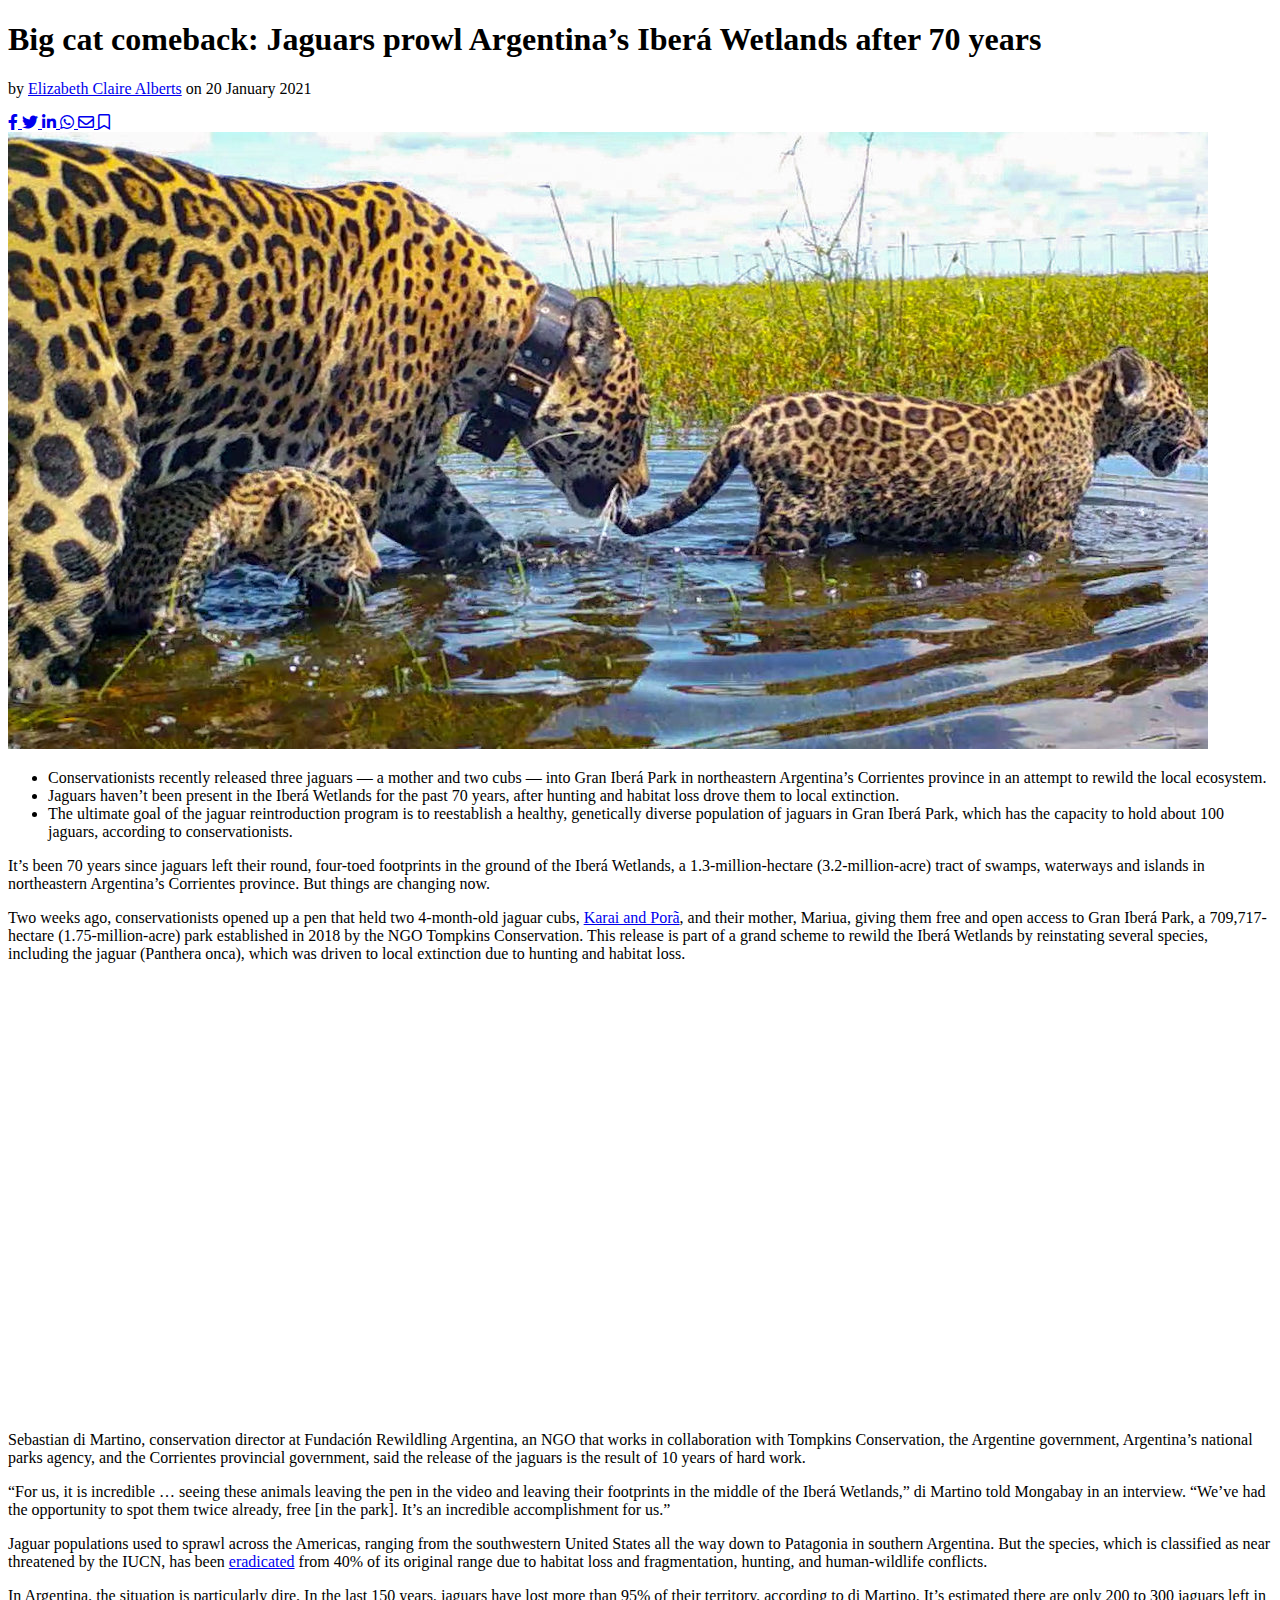
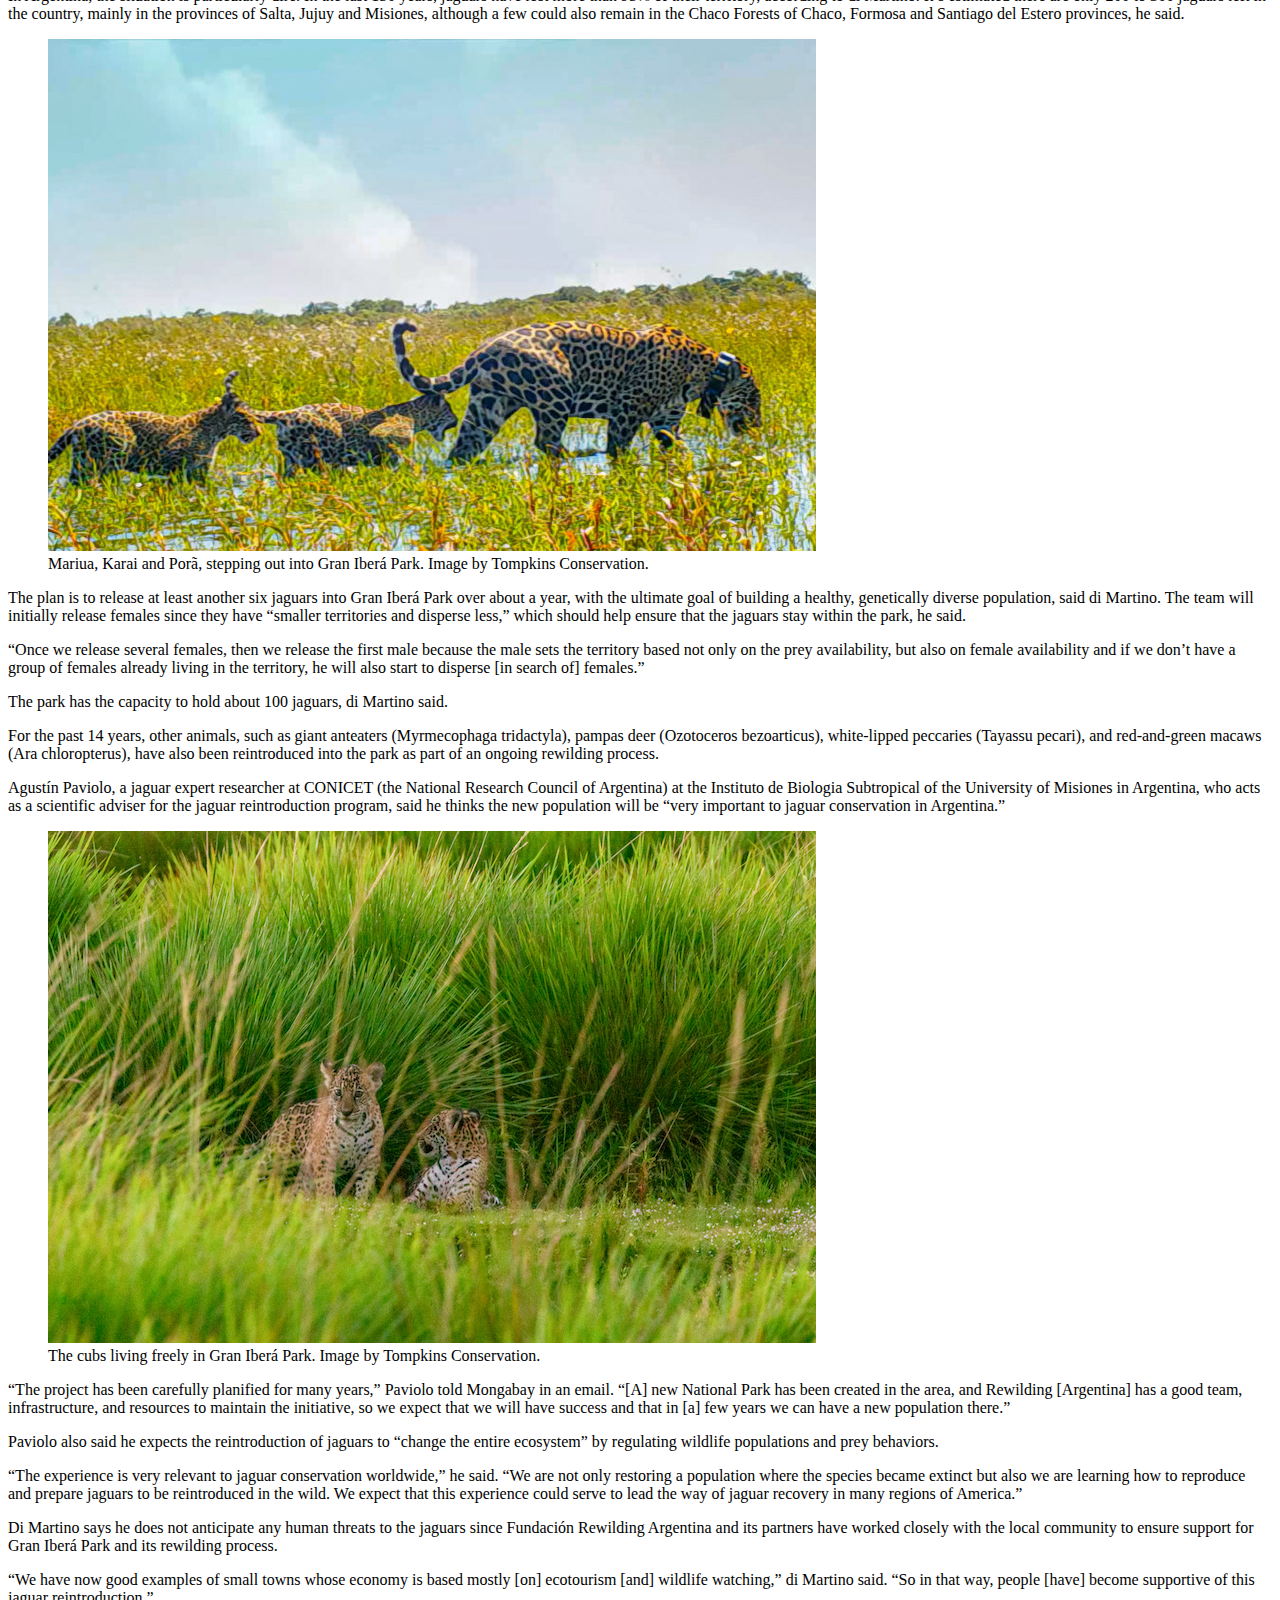
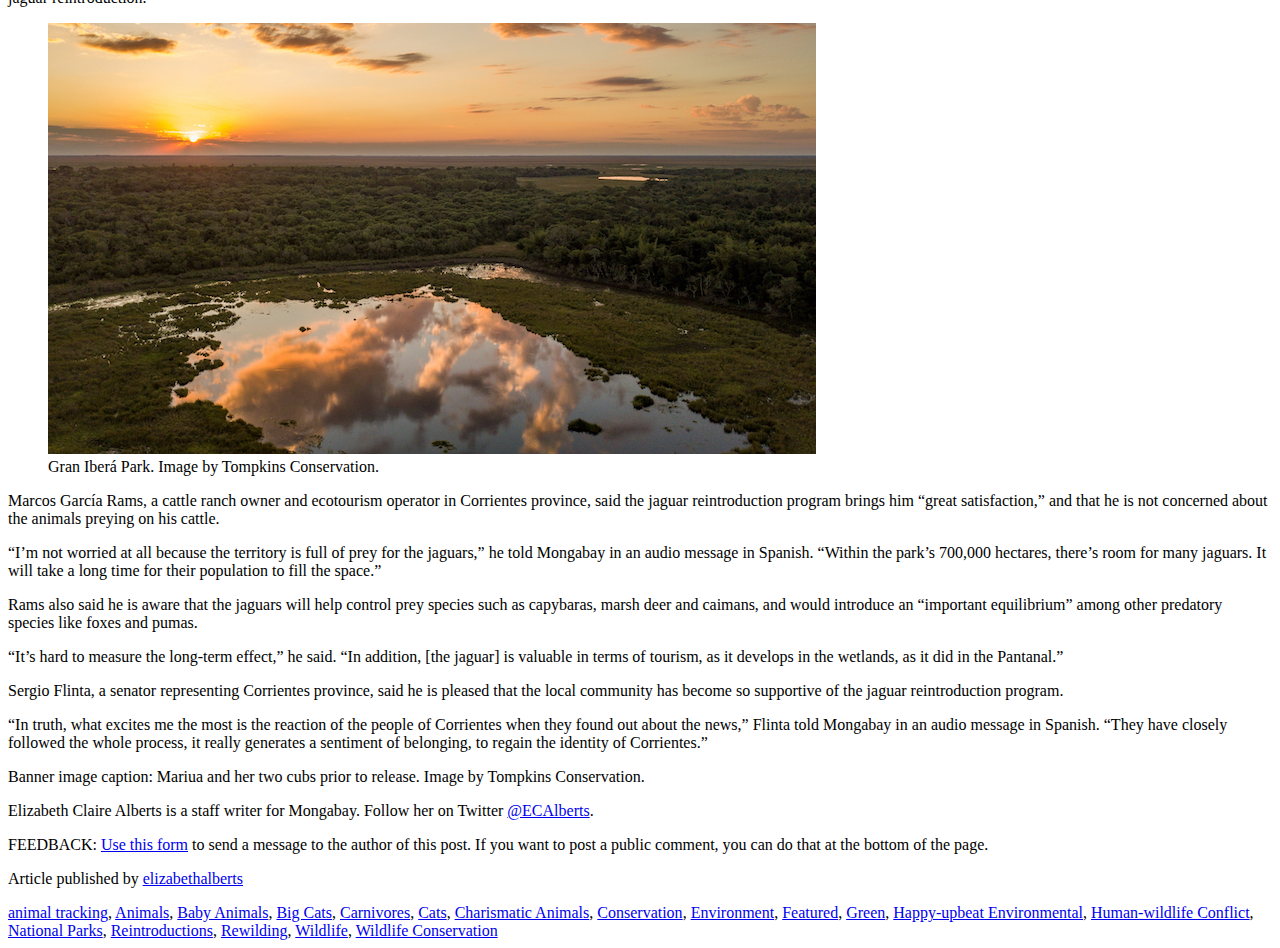
==== index6.html @ 314f25c2 "Corrected folders" ====
<!DOCTYPE html>
<html lang="en">
    <head>
        <meta charset="UTF-8">
        <meta http-equiv="X-UA-Compatible" content="IE=edge">
        <meta name="viewport" content="width=device-width, initial-scale=1.0">
        <meta name="description" content="TP06 HTML News">
        <meta name="author" content="Eugenia Rossanigo">
        <meta name="keywords" content="wetlands, jaguar, argentina">
        <title>Big cat comeback: Jaguars prowl Argentina’s Iberá Wetlands after 70 years</title>
        
        <link href="https://use.fontawesome.com/releases/v5.11.2/css/all.css" rel="stylesheet" >
    </head>
    <body>
        <article>
            <header id="article-header">
                <h1 id="principal-title">
                    Big cat comeback: Jaguars prowl Argentina’s Iberá Wetlands after 70 years
                </h1>
                <div class="about-social">
                    <p id="author">
                        by <a href="https://news.mongabay.com/by/elizabeth-claire-alberts/">Elizabeth Claire Alberts</a> on 20 January 2021
                    </p>
                    <div class="social">
                        <a href="https://www.facebook.com/sharer/sharer.php?u=https%3A%2F%2Fnews.mongabay.com%2F2021%2F01%2Fbig-cat-comeback-jaguars-prowl-argentinas-ibera-wetlands-after-70-years%2" target="_blank">
                            <i class="fab fa-facebook-f"></i>
                        </a>
                        <a href="https://twitter.com/intent/tweet?text=Big%20cat%20comeback:%20Jaguars%20prowl%20Argentina%E2%80%99s%20Iber%C3%A1%20Wetlands%20after%2070%20years&url=https%3A%2F%2Fnews.mongabay.com%2F2021%2F01%2Fbig-cat-comeback-jaguars-prowl-argentinas-ibera-wetlands-after-70-years%2F&via=Mongabay" target="_blank">
                            <i class="fab fa-twitter"></i>
                        </a>
                        <a href="https://www.linkedin.com/uas/login?session_redirect=https%3A%2F%2Fwww.linkedin.com%2FshareArticle%3Fmini%3Dtrue%26url%3Dhttps%253A%252F%252Fnews.mongabay.com%252F2021%252F01%252Fbig-cat-comeback-jaguars-prowl-argentinas-ibera-wetlands-after-70-years%252F%26title%3DBig%2520cat%2520comeback%3A%2520Jaguars%2520prowl%2520Argentina%25E2%2580%2599s%2520Iber%25C3%25A1%2520Wetlands%2520after%252070%2520years" target="_blank">
                            <i class="fab fa-linkedin-in"></i>
                        </a>
                        <a href="whatsapp://send?text=https%3A%2F%2Fnews.mongabay.com%2F2021%2F01%2Fbig-cat-comeback-jaguars-prowl-argentinas-ibera-wetlands-after-70-years%2F&title=Big%20cat%20comeback:%20Jaguars%20prowl%20Argentina’s%20Iberá%20Wetlands%20after%2070%20years" target="_blank">
                            <i class="fab fa-whatsapp"></i>
                        </a>
                        <a href="javascript:emailArticle()" target="_blank">
                            <i class="far fa-envelope"></i>
                        </a>
                        <a href="#" target="_blank">
                            <i class="far fa-bookmark"></i>
                        </a>
                    </div>
                </div>
                <img src="assets/img/Mariua-and-cubs-in-water-2-copy-1200x617.jpg" alt="principal-photo-jaguar">
            </header>
            <section id=" article-container" class="container">
                <ul class="bulletpoints">
                    <li>
                        Conservationists recently released three jaguars — a mother and two cubs — into 
                        Gran Iberá Park in northeastern Argentina’s Corrientes province in an attempt to 
                        rewild the local ecosystem.
                    </li>
                    <li>
                        Jaguars haven’t been present in the Iberá Wetlands for the past 70 years, 
                        after hunting and habitat loss drove them to local extinction.
                    </li>
                    <li>
                        The ultimate goal of the jaguar reintroduction program is to reestablish a healthy, 
                        genetically diverse population of jaguars in Gran Iberá Park, which has the capacity 
                        to hold about 100 jaguars, according to conservationists.
                    </li>
                </ul>
                <div class="article-text">
                    <p>
                        It’s been 70 years since jaguars left their round, four-toed footprints in the ground 
                        of the Iberá Wetlands, a 1.3-million-hectare (3.2-million-acre) tract of swamps, 
                        waterways and islands in northeastern Argentina’s Corrientes province. 
                        But things are changing now.
                    </p>
                    <p>
                        Two weeks ago, conservationists opened up a pen that held two 4-month-old jaguar cubs, 
                        <a href="https://es.mongabay.com/2020/12/karai-y-pora-dos-nuevos-cachorros-para-sonar-con-el-regreso-del-jaguar-al-ibera-argentina/">Karai and Porã</a>, 
                        and their mother, Mariua, giving them free and open access to Gran Iberá Park, a 709,717-hectare 
                        (1.75-million-acre) park established in 2018 by the NGO Tompkins Conservation. 
                        This release is part of a grand scheme to rewild the Iberá Wetlands by reinstating several species, 
                        including the jaguar (<span>Panthera onca</span>), which was driven to local extinction due 
                        to hunting and habitat loss.
                    </p>
                </div>
                <iframe width="796" height="432" src="https://www.youtube.com/embed/kj_Hwa-vkN0" frameborder="0" allow="accelerometer; autoplay; clipboard-write; encrypted-media; gyroscope; picture-in-picture" allowfullscreen></iframe>
                <div class="article-text">
                    <p>
                        Sebastian di Martino, conservation director at Fundación Rewildling Argentina, 
                        an NGO that works in collaboration with Tompkins Conservation, the Argentine government, 
                        Argentina’s national parks agency, and the Corrientes provincial government, 
                        said the release of the jaguars is the result of 10 years of hard work.
                    </p>
                    <p>
                        “For us, it is incredible … seeing these animals leaving the pen in the video and leaving 
                        their footprints in the middle of the Iberá Wetlands,” di Martino told Mongabay in an interview. 
                        “We’ve had the opportunity to spot them twice already, free [in the park]. 
                        It’s an incredible accomplishment for us.”
                    </p>
                    <p>
                        Jaguar populations used to sprawl across the Americas, ranging from the southwestern 
                        United States all the way down to Patagonia in southern Argentina. 
                        But the species, which is classified as near threatened by the IUCN, has been 
                        <a href="https://www.panthera.org/cat/jaguar#:~:text=Jaguars%20have%20been%20eradicated%20from%2040%25%20of%20their%20historic%20range,genetic%20integrity%20of%20the%20species.">eradicated</a> 
                        from 40% of its original range due to habitat loss and fragmentation, hunting, 
                        and human-wildlife conflicts.
                    </p>
                    <p>
                        In Argentina, the situation is particularly dire. In the last 150 years, 
                        jaguars have lost more than 95% of their territory, according to di Martino. 
                        It’s estimated there are only 200 to 300 jaguars left in the country, 
                        mainly in the provinces of Salta, Jujuy and Misiones, although a few could also remain 
                        in the Chaco Forests of Chaco, Formosa and Santiago del Estero provinces, he said.
                    </p>
                </div>
                <figure>
                    <img src="assets/img/Mariua-and-cubs-in-Iberá-768x512.jpg" alt="photo-family-jaguar">
                    <figcaption class="img-caption-text">
                        Mariua, Karai and Porã, stepping out into Gran Iberá Park. Image by Tompkins Conservation.
                    </figcaption>
                </figure>
                <div class="article-text">
                    <p>
                        The plan is to release at least another six jaguars into Gran Iberá Park over about a year, 
                        with the ultimate goal of building a healthy, genetically diverse population, said di Martino. 
                        The team will initially release females since they have “smaller territories and disperse less,” 
                        which should help ensure that the jaguars stay within the park, he said.
                    </p>
                    <p>
                        “Once we release several females, then we release the first male because the male 
                        sets the territory based not only on the prey availability, but also on female 
                        availability and if we don’t have a group of females already living in the territory, 
                        he will also start to disperse [in search of] females.”
                    </p>
                    <p>
                        The park has the capacity to hold about 100 jaguars, di Martino said.
                    </p>
                    <p>
                        For the past 14 years, other animals, such as giant anteaters (<span>Myrmecophaga tridactyla</span>), 
                        pampas deer (<span>Ozotoceros bezoarticus</span>), white-lipped peccaries (<span>Tayassu pecari</span>), 
                        and red-and-green macaws (<span>Ara chloropterus</span>), have also been reintroduced into the park 
                        as part of an ongoing rewilding process.
                    </p>
                    <p>
                        Agustín Paviolo, a jaguar expert researcher at CONICET (the National Research Council of Argentina) 
                        at the Instituto de Biologia Subtropical of the University of Misiones in Argentina, 
                        who acts as a scientific adviser for the jaguar reintroduction program, 
                        said he thinks the new population will be “very important to jaguar conservation in Argentina.”
                    </p>
                </div>
                <figure>
                    <img src="assets/img/Jaguar-Cubs_-Iberá-2.jpg" alt="photo-jaguar-cubs">
                    <figcaption class="img-caption-text">
                        The cubs living freely in Gran Iberá Park. Image by Tompkins Conservation.
                    </figcaption>
                </figure>
                <div class="article-text">
                    <p>
                        “The project has been carefully planified for many years,” Paviolo told Mongabay in an email. 
                        “[A] new National Park has been created in the area, and Rewilding [Argentina] has a good team, 
                        infrastructure, and resources to maintain the initiative, so we expect that we will have success 
                        and that in [a] few years we can have a new population there.”
                    </p>
                    <p>
                        Paviolo also said he expects the reintroduction of jaguars to “change the entire ecosystem” 
                        by regulating wildlife populations and prey behaviors.
                    </p>
                    <p>
                        “The experience is very relevant to jaguar conservation worldwide,” he said. 
                        “We are not only restoring a population where the species became extinct but also 
                        we are learning how to reproduce and prepare jaguars to be reintroduced in the wild. 
                        We expect that this experience could serve to lead the way of jaguar recovery 
                        in many regions of America.”
                    </p>
                    <p>
                        Di Martino says he does not anticipate any human threats to the jaguars since 
                        Fundación Rewilding Argentina and its partners have worked closely with the local community 
                        to ensure support for Gran Iberá Park and its rewilding process.
                    </p>
                    <p>
                        “We have now good examples of small towns whose economy is based mostly [on] ecotourism 
                        [and] wildlife watching,” di Martino said. 
                        “So in that way, people [have] become supportive of this jaguar reintroduction.”
                    </p>
                </div>
                <figure>
                    <img src="assets/img/Parque-Ibera-Matias-Rebak00064.jpg" alt="photo-parque-ibera">
                    <figcaption class="img-caption-text">
                        Gran Iberá Park. Image by Tompkins Conservation.
                    </figcaption>
                </figure>
                <div class="article-text"></div>
                    <p>
                        Marcos García Rams, a cattle ranch owner and ecotourism operator in Corrientes province, 
                        said the jaguar reintroduction program brings him “great satisfaction,” 
                        and that he is not concerned about the animals preying on his cattle.
                    </p>
                    <p>
                        “I’m not worried at all because the territory is full of prey for the jaguars,” 
                        he told Mongabay in an audio message in Spanish. “Within the park’s 700,000 hectares, 
                        there’s room for many jaguars. It will take a long time for their population to fill the space.”
                    </p>
                    <p>
                        Rams also said he is aware that the jaguars will help control prey species such as capybaras, 
                        marsh deer and caimans, and would introduce an “important equilibrium” among other 
                        predatory species like foxes and pumas.
                    </p>
                    <p>
                        “It’s hard to measure the long-term effect,” he said. “In addition, [the jaguar] 
                        is valuable in terms of tourism, as it develops in the wetlands, as it did in the Pantanal.”
                    </p>
                    <p>
                        Sergio Flinta, a senator representing Corrientes province, said he is pleased that 
                        the local community has become so supportive of the jaguar reintroduction program.
                    </p>
                    <p>
                        “In truth, what excites me the most is the reaction of the people of Corrientes 
                        when they found out about the news,” Flinta told Mongabay in an audio message in Spanish. 
                        “They have closely followed the whole process, it really generates a sentiment of belonging, 
                        to regain the identity of Corrientes.”
                    </p>
                </div>
                <div class="credits">
                    <p>
                        <span>Banner image caption:</span> 
                        Mariua and her two cubs prior to release. Image by Tompkins Conservation.
                    </p>
                    <p>
                        <span>Elizabeth Claire Alberts</span> 
                        is a staff writer for Mongabay. 
                        Follow her on Twitter <a href="https://twitter.com/ecalberts">@ECAlberts</a>.
                    </p>
                    <p>
                        FEEDBACK: <a href="https://form.jotform.com/201143985069156">Use this form</a> 
                        to send a message to the author of this post. If you want to post a public comment, 
                        you can do that at the bottom of the page.
                    </p>
                </div>
            </section>
            <footer class="article-footer">
                <div>
                    <p class="footer-text">
                        Article published by <a href="https://news.mongabay.com/author/elizabethalberts/">elizabethalberts</a>
                    </p>
                    <div class="tags">
                        <a href="https://news.mongabay.com/list/animal-tracking/">animal tracking</a>,
                        <a href="https://news.mongabay.com/list/animals/">Animals</a>,
                        <a href="https://news.mongabay.com/list/baby-animals/">Baby Animals</a>,
                        <a href="https://news.mongabay.com/list/big-cats/">Big Cats</a>,
                        <a href="https://news.mongabay.com/list/carnivores/">Carnivores</a>,
                        <a href="https://news.mongabay.com/list/cats/">Cats</a>,
                        <a href="https://news.mongabay.com/list/charismatic-animals/">Charismatic Animals</a>,
                        <a href="https://news.mongabay.com/list/conservation/">Conservation</a>,
                        <a href="https://news.mongabay.com/list/environment/">Environment</a>,
                        <a href="https://news.mongabay.com/list/featured/">Featured</a>,
                        <a href="https://news.mongabay.com/list/green/">Green</a>,
                        <a href="https://news.mongabay.com/list/happy-upbeat-environmental/">Happy-upbeat Environmental</a>,
                        <a href="https://news.mongabay.com/list/human-wildlife-conflict/">Human-wildlife Conflict</a>,
                        <a href="https://news.mongabay.com/list/national-parks/">National Parks</a>,
                        <a href="https://news.mongabay.com/list/reintroductions/">Reintroductions</a>,
                        <a href="https://news.mongabay.com/list/rewilding/">Rewilding</a>,
                        <a href="https://news.mongabay.com/list/wildlife/">Wildlife</a>,
                        <a href="https://news.mongabay.com/list/wildlife-conservation/">Wildlife Conservation</a>
                    </div>
                </div>
            </footer>
        </article>
    </body>
</html>
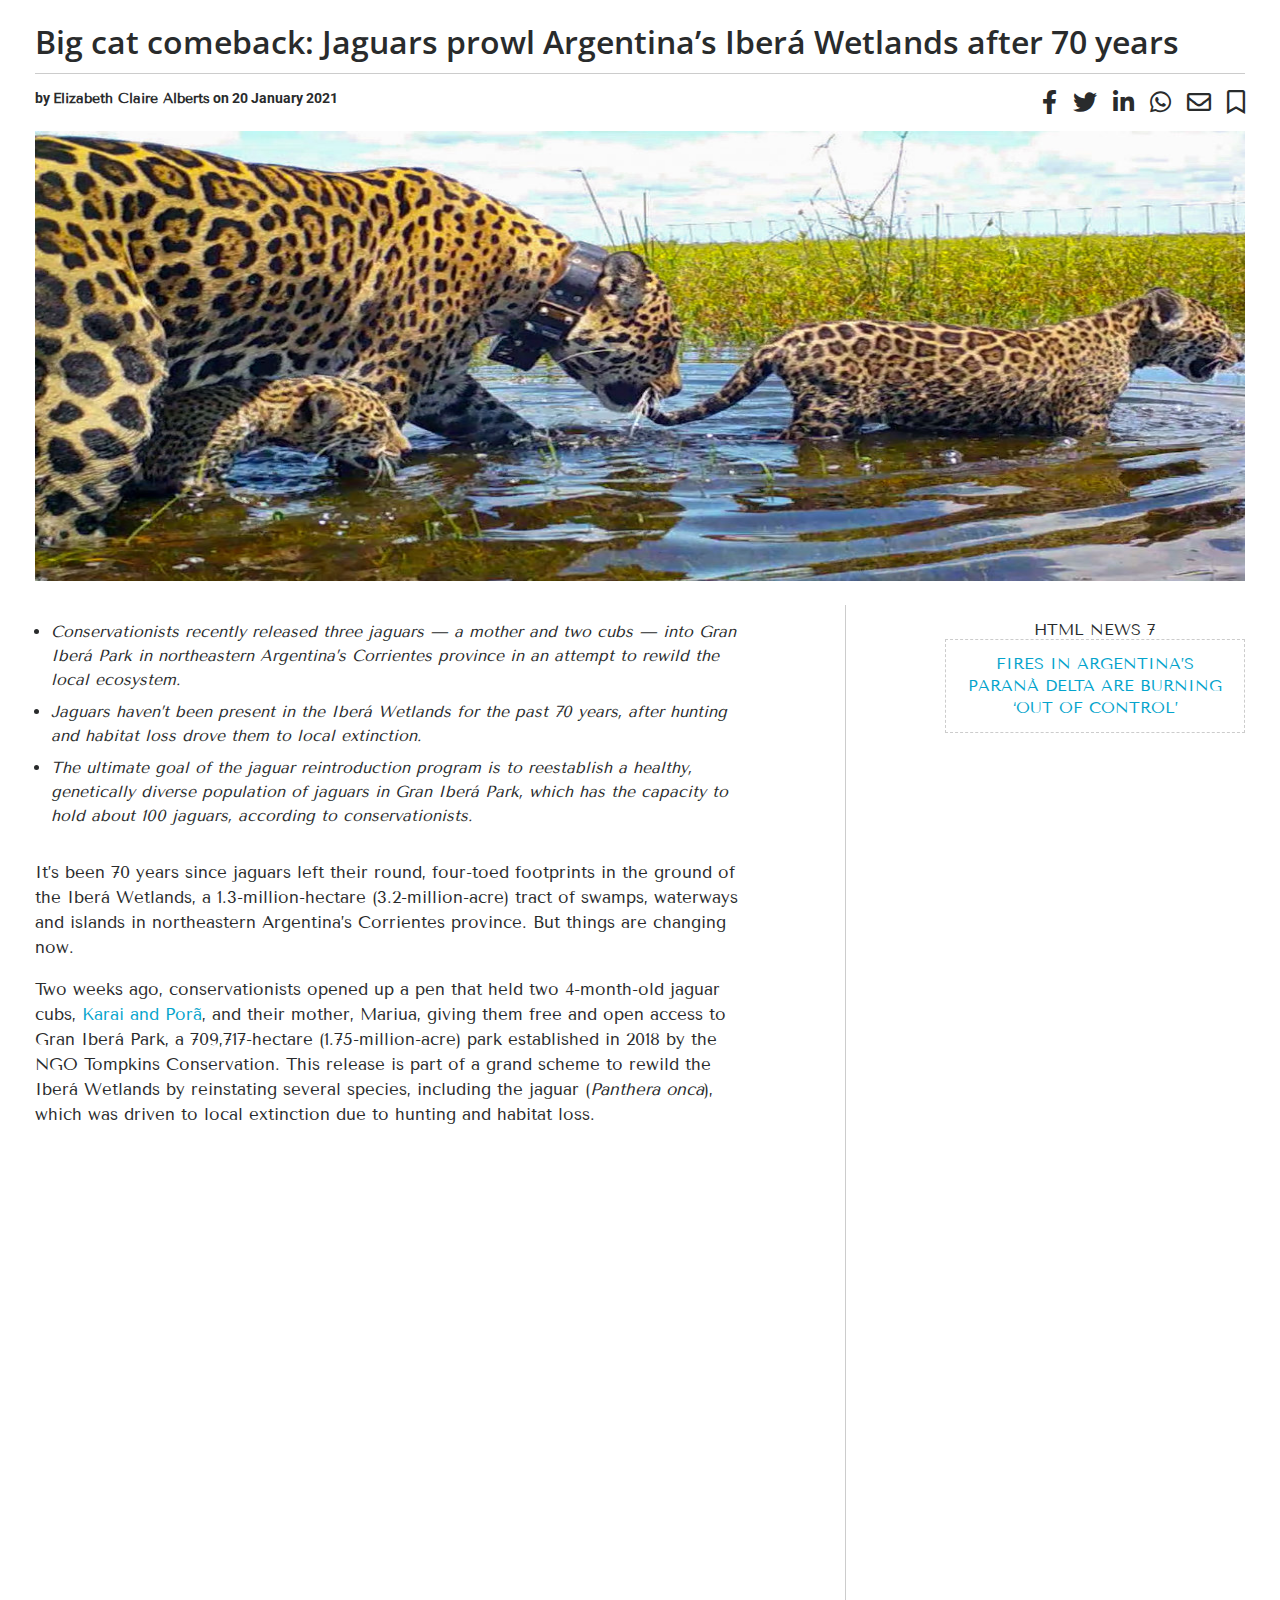
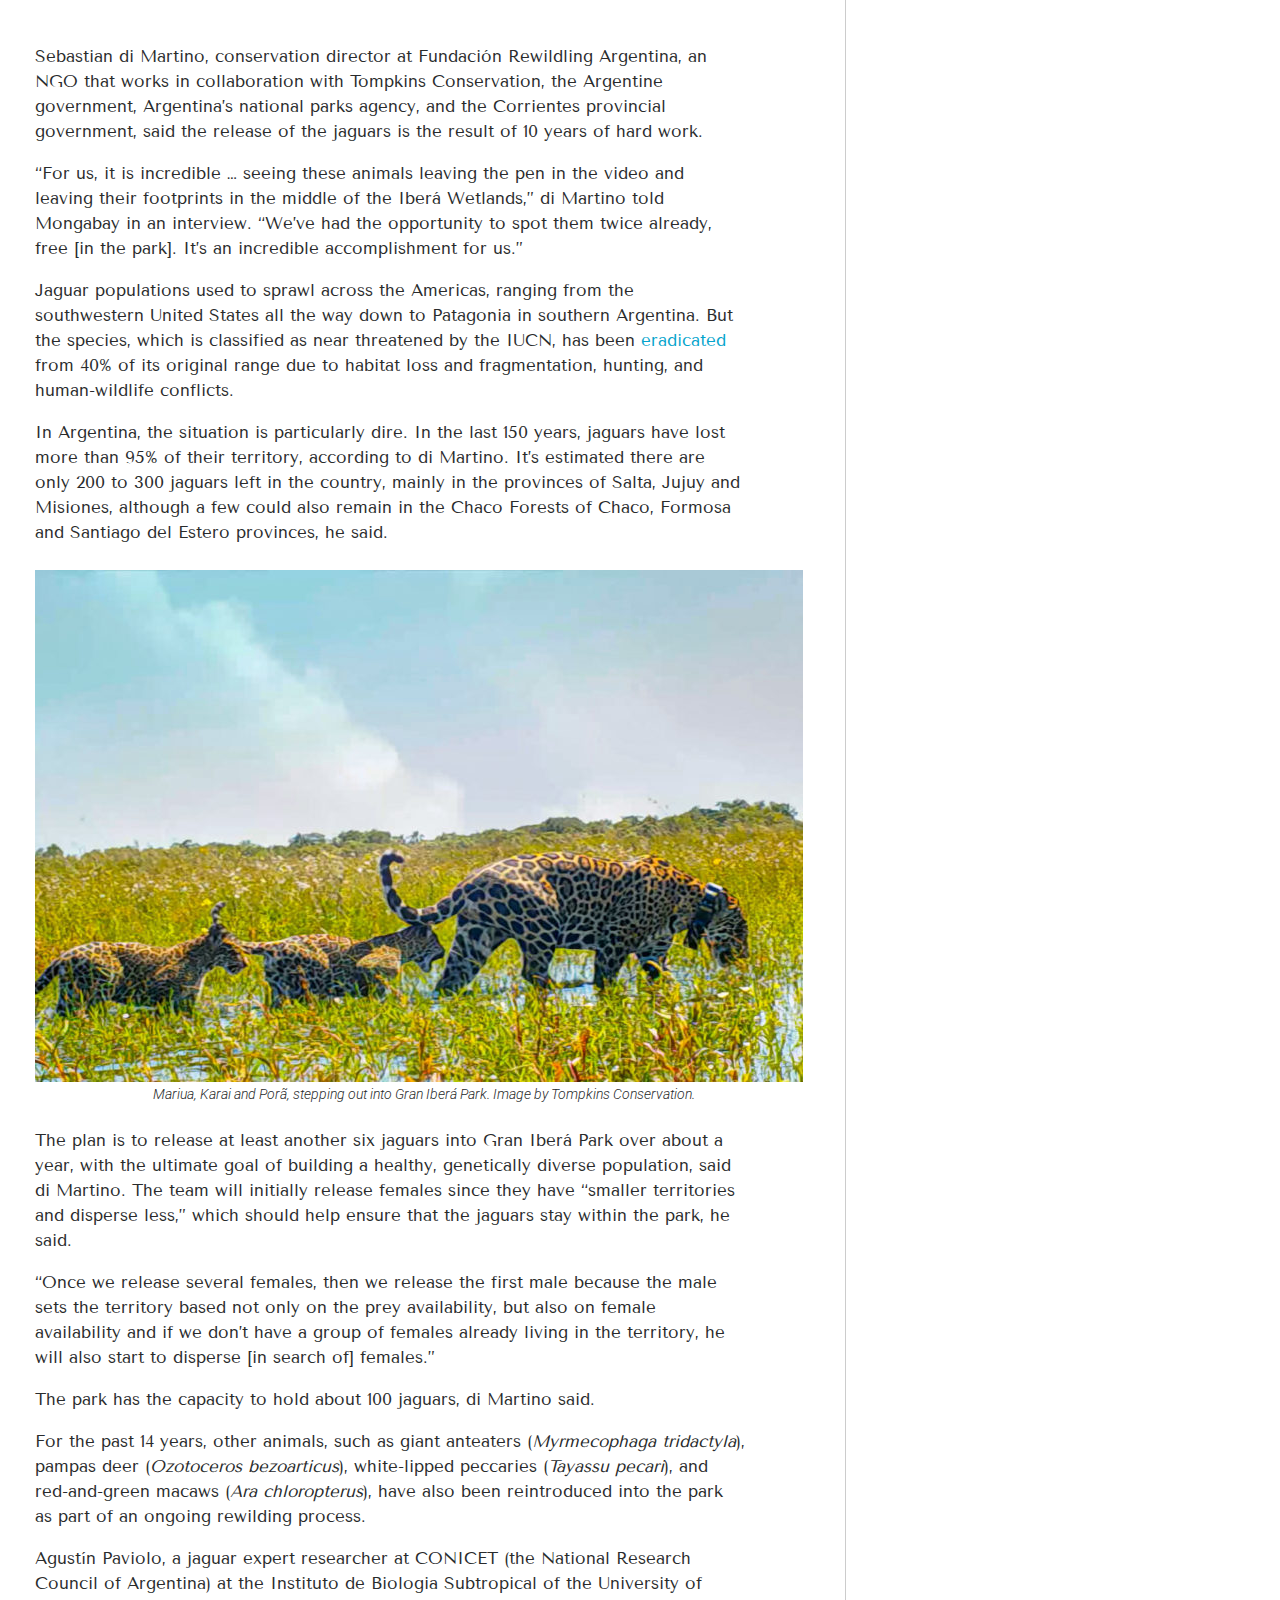
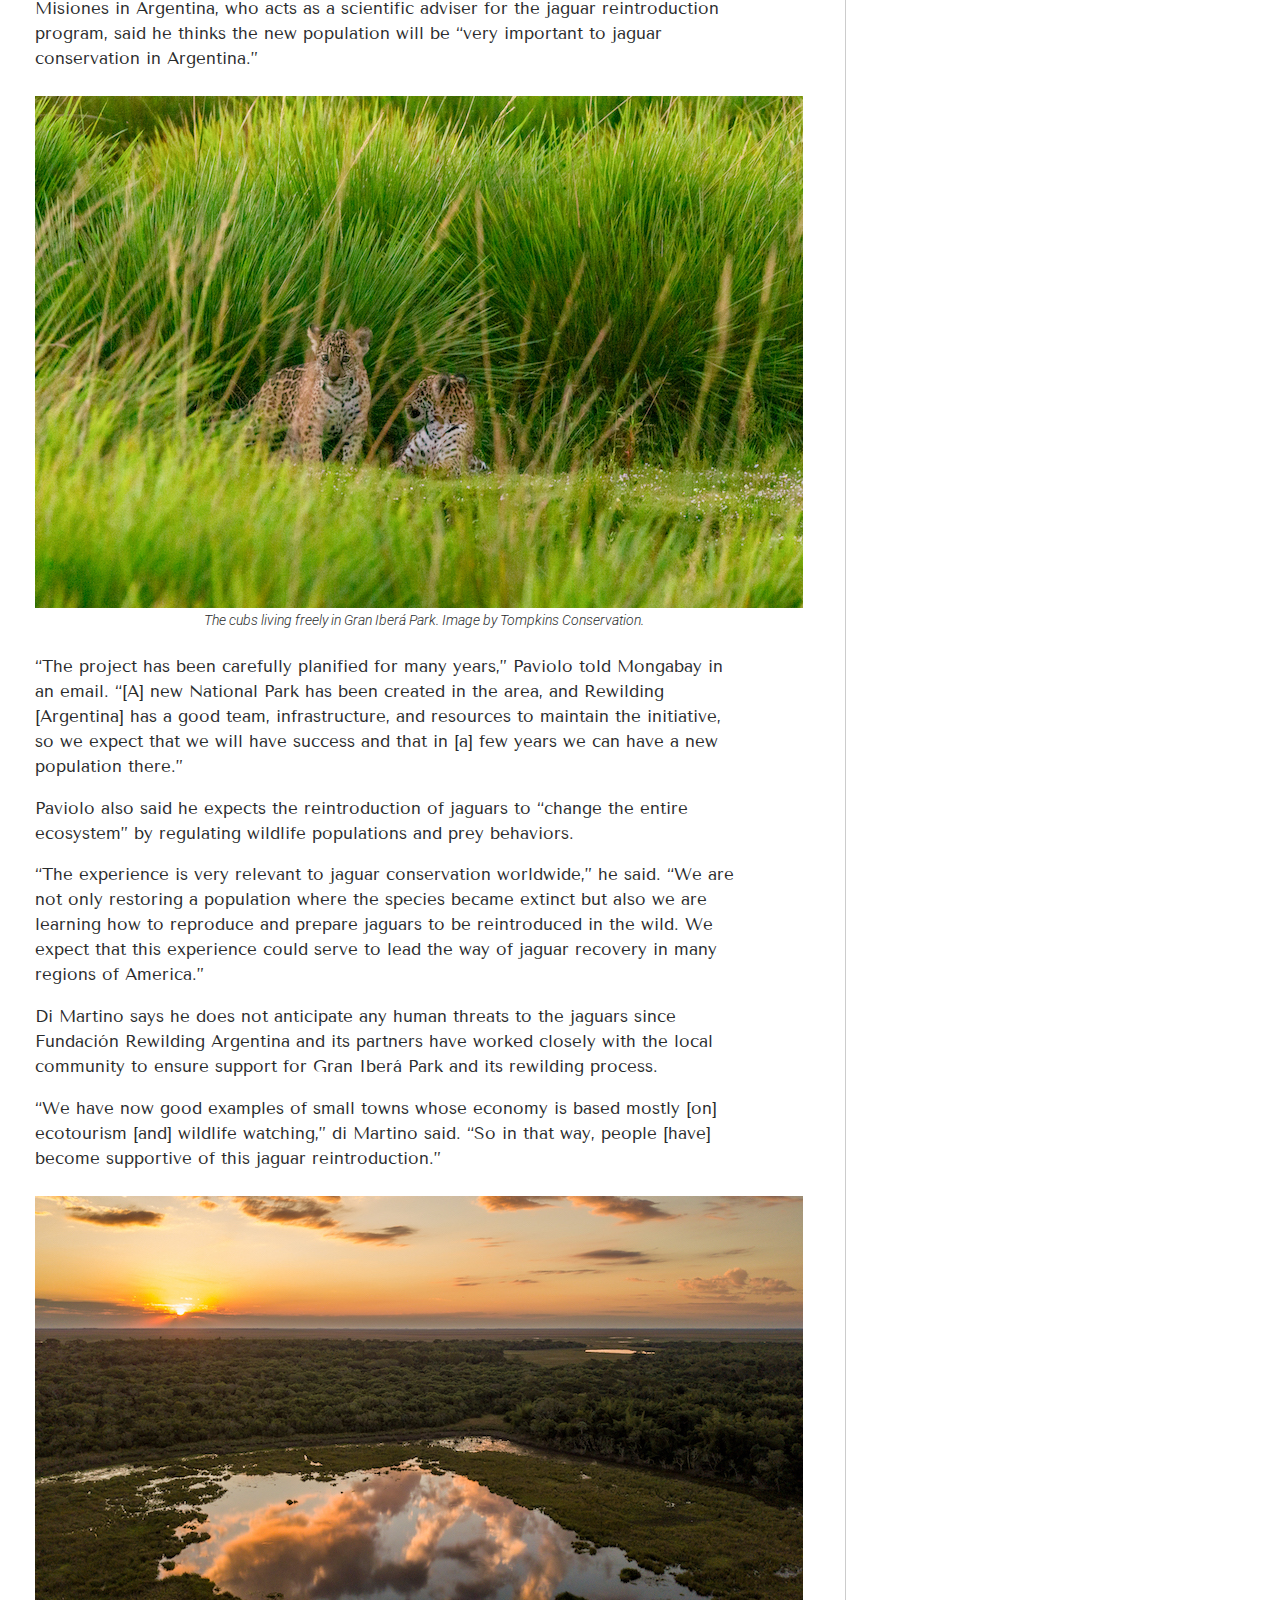
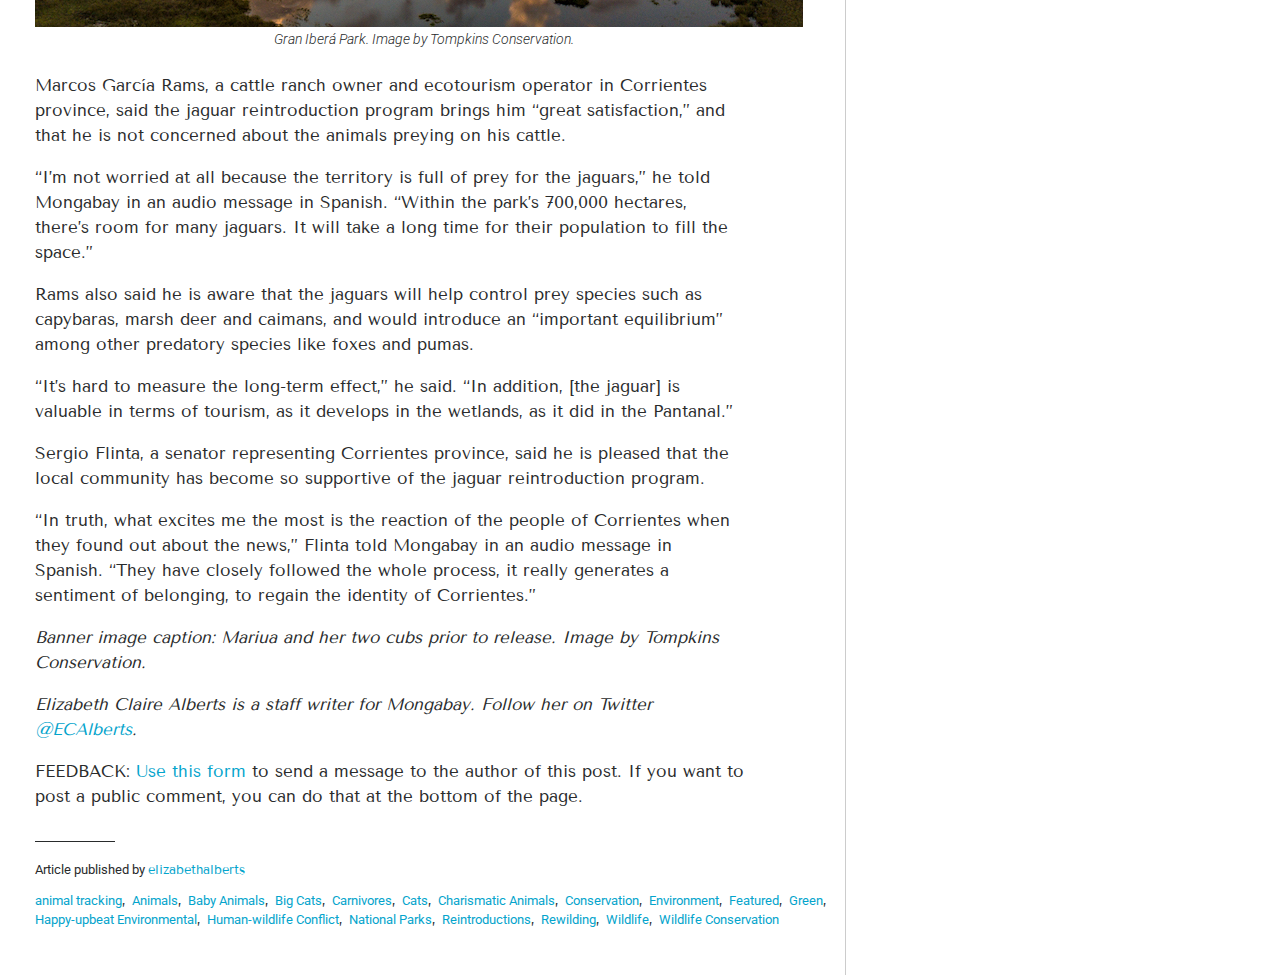
==== commit 27176d90: "Added corrections in fonts and margins" ====
--- a/index6.html
+++ b/index6.html
@@ -8,19 +8,22 @@
         <meta name="author" content="Eugenia Rossanigo">
         <meta name="keywords" content="wetlands, jaguar, argentina">
         <title>Big cat comeback: Jaguars prowl Argentina’s Iberá Wetlands after 70 years</title>
-        
+        <link href="https://fonts.googleapis.com/css2?family=Open+Sans&family=Roboto&family=Tenor+Sans&display=swap" rel="stylesheet">
         <link href="https://use.fontawesome.com/releases/v5.11.2/css/all.css" rel="stylesheet" >
+        <link rel="stylesheet" type="text/css" href="assets/styles.css">
     </head>
     <body>
-        <article>
+        <div class="container">
             <header id="article-header">
                 <h1 id="principal-title">
                     Big cat comeback: Jaguars prowl Argentina’s Iberá Wetlands after 70 years
                 </h1>
                 <div class="about-social">
-                    <p id="author">
-                        by <a href="https://news.mongabay.com/by/elizabeth-claire-alberts/">Elizabeth Claire Alberts</a> on 20 January 2021
-                    </p>
+                    <div class="author">
+                        <p>
+                            by <a href="https://news.mongabay.com/by/elizabeth-claire-alberts/">Elizabeth Claire Alberts</a> on 20 January 2021
+                        </p>
+                    </div>
                     <div class="social">
                         <a href="https://www.facebook.com/sharer/sharer.php?u=https%3A%2F%2Fnews.mongabay.com%2F2021%2F01%2Fbig-cat-comeback-jaguars-prowl-argentinas-ibera-wetlands-after-70-years%2" target="_blank">
                             <i class="fab fa-facebook-f"></i>
@@ -42,223 +45,245 @@
                         </a>
                     </div>
                 </div>
-                <img src="assets/img/Mariua-and-cubs-in-water-2-copy-1200x617.jpg" alt="principal-photo-jaguar">
+                <div class="principal-image">
+                    <img src="assets/img/Mariua-and-cubs-in-water-2-copy-1200x617.jpg" alt="principal-photo-jaguar">
+                </div>
             </header>
-            <section id=" article-container" class="container">
-                <ul class="bulletpoints">
-                    <li>
-                        Conservationists recently released three jaguars — a mother and two cubs — into 
-                        Gran Iberá Park in northeastern Argentina’s Corrientes province in an attempt to 
-                        rewild the local ecosystem.
-                    </li>
-                    <li>
-                        Jaguars haven’t been present in the Iberá Wetlands for the past 70 years, 
-                        after hunting and habitat loss drove them to local extinction.
-                    </li>
-                    <li>
-                        The ultimate goal of the jaguar reintroduction program is to reestablish a healthy, 
-                        genetically diverse population of jaguars in Gran Iberá Park, which has the capacity 
-                        to hold about 100 jaguars, according to conservationists.
-                    </li>
-                </ul>
-                <div class="article-text">
-                    <p>
-                        It’s been 70 years since jaguars left their round, four-toed footprints in the ground 
-                        of the Iberá Wetlands, a 1.3-million-hectare (3.2-million-acre) tract of swamps, 
-                        waterways and islands in northeastern Argentina’s Corrientes province. 
-                        But things are changing now.
-                    </p>
-                    <p>
-                        Two weeks ago, conservationists opened up a pen that held two 4-month-old jaguar cubs, 
-                        <a href="https://es.mongabay.com/2020/12/karai-y-pora-dos-nuevos-cachorros-para-sonar-con-el-regreso-del-jaguar-al-ibera-argentina/">Karai and Porã</a>, 
-                        and their mother, Mariua, giving them free and open access to Gran Iberá Park, a 709,717-hectare 
-                        (1.75-million-acre) park established in 2018 by the NGO Tompkins Conservation. 
-                        This release is part of a grand scheme to rewild the Iberá Wetlands by reinstating several species, 
-                        including the jaguar (<span>Panthera onca</span>), which was driven to local extinction due 
-                        to hunting and habitat loss.
-                    </p>
-                </div>
-                <iframe width="796" height="432" src="https://www.youtube.com/embed/kj_Hwa-vkN0" frameborder="0" allow="accelerometer; autoplay; clipboard-write; encrypted-media; gyroscope; picture-in-picture" allowfullscreen></iframe>
-                <div class="article-text">
-                    <p>
-                        Sebastian di Martino, conservation director at Fundación Rewildling Argentina, 
-                        an NGO that works in collaboration with Tompkins Conservation, the Argentine government, 
-                        Argentina’s national parks agency, and the Corrientes provincial government, 
-                        said the release of the jaguars is the result of 10 years of hard work.
-                    </p>
-                    <p>
-                        “For us, it is incredible … seeing these animals leaving the pen in the video and leaving 
-                        their footprints in the middle of the Iberá Wetlands,” di Martino told Mongabay in an interview. 
-                        “We’ve had the opportunity to spot them twice already, free [in the park]. 
-                        It’s an incredible accomplishment for us.”
-                    </p>
-                    <p>
-                        Jaguar populations used to sprawl across the Americas, ranging from the southwestern 
-                        United States all the way down to Patagonia in southern Argentina. 
-                        But the species, which is classified as near threatened by the IUCN, has been 
-                        <a href="https://www.panthera.org/cat/jaguar#:~:text=Jaguars%20have%20been%20eradicated%20from%2040%25%20of%20their%20historic%20range,genetic%20integrity%20of%20the%20species.">eradicated</a> 
-                        from 40% of its original range due to habitat loss and fragmentation, hunting, 
-                        and human-wildlife conflicts.
-                    </p>
-                    <p>
-                        In Argentina, the situation is particularly dire. In the last 150 years, 
-                        jaguars have lost more than 95% of their territory, according to di Martino. 
-                        It’s estimated there are only 200 to 300 jaguars left in the country, 
-                        mainly in the provinces of Salta, Jujuy and Misiones, although a few could also remain 
-                        in the Chaco Forests of Chaco, Formosa and Santiago del Estero provinces, he said.
-                    </p>
-                </div>
-                <figure>
-                    <img src="assets/img/Mariua-and-cubs-in-Iberá-768x512.jpg" alt="photo-family-jaguar">
-                    <figcaption class="img-caption-text">
-                        Mariua, Karai and Porã, stepping out into Gran Iberá Park. Image by Tompkins Conservation.
-                    </figcaption>
-                </figure>
-                <div class="article-text">
-                    <p>
-                        The plan is to release at least another six jaguars into Gran Iberá Park over about a year, 
-                        with the ultimate goal of building a healthy, genetically diverse population, said di Martino. 
-                        The team will initially release females since they have “smaller territories and disperse less,” 
-                        which should help ensure that the jaguars stay within the park, he said.
-                    </p>
-                    <p>
-                        “Once we release several females, then we release the first male because the male 
-                        sets the territory based not only on the prey availability, but also on female 
-                        availability and if we don’t have a group of females already living in the territory, 
-                        he will also start to disperse [in search of] females.”
-                    </p>
-                    <p>
-                        The park has the capacity to hold about 100 jaguars, di Martino said.
-                    </p>
-                    <p>
-                        For the past 14 years, other animals, such as giant anteaters (<span>Myrmecophaga tridactyla</span>), 
-                        pampas deer (<span>Ozotoceros bezoarticus</span>), white-lipped peccaries (<span>Tayassu pecari</span>), 
-                        and red-and-green macaws (<span>Ara chloropterus</span>), have also been reintroduced into the park 
-                        as part of an ongoing rewilding process.
-                    </p>
-                    <p>
-                        Agustín Paviolo, a jaguar expert researcher at CONICET (the National Research Council of Argentina) 
-                        at the Instituto de Biologia Subtropical of the University of Misiones in Argentina, 
-                        who acts as a scientific adviser for the jaguar reintroduction program, 
-                        said he thinks the new population will be “very important to jaguar conservation in Argentina.”
-                    </p>
-                </div>
-                <figure>
-                    <img src="assets/img/Jaguar-Cubs_-Iberá-2.jpg" alt="photo-jaguar-cubs">
-                    <figcaption class="img-caption-text">
-                        The cubs living freely in Gran Iberá Park. Image by Tompkins Conservation.
-                    </figcaption>
-                </figure>
-                <div class="article-text">
-                    <p>
-                        “The project has been carefully planified for many years,” Paviolo told Mongabay in an email. 
-                        “[A] new National Park has been created in the area, and Rewilding [Argentina] has a good team, 
-                        infrastructure, and resources to maintain the initiative, so we expect that we will have success 
-                        and that in [a] few years we can have a new population there.”
-                    </p>
-                    <p>
-                        Paviolo also said he expects the reintroduction of jaguars to “change the entire ecosystem” 
-                        by regulating wildlife populations and prey behaviors.
-                    </p>
-                    <p>
-                        “The experience is very relevant to jaguar conservation worldwide,” he said. 
-                        “We are not only restoring a population where the species became extinct but also 
-                        we are learning how to reproduce and prepare jaguars to be reintroduced in the wild. 
-                        We expect that this experience could serve to lead the way of jaguar recovery 
-                        in many regions of America.”
-                    </p>
-                    <p>
-                        Di Martino says he does not anticipate any human threats to the jaguars since 
-                        Fundación Rewilding Argentina and its partners have worked closely with the local community 
-                        to ensure support for Gran Iberá Park and its rewilding process.
-                    </p>
-                    <p>
-                        “We have now good examples of small towns whose economy is based mostly [on] ecotourism 
-                        [and] wildlife watching,” di Martino said. 
-                        “So in that way, people [have] become supportive of this jaguar reintroduction.”
-                    </p>
-                </div>
-                <figure>
-                    <img src="assets/img/Parque-Ibera-Matias-Rebak00064.jpg" alt="photo-parque-ibera">
-                    <figcaption class="img-caption-text">
-                        Gran Iberá Park. Image by Tompkins Conservation.
-                    </figcaption>
-                </figure>
-                <div class="article-text"></div>
-                    <p>
-                        Marcos García Rams, a cattle ranch owner and ecotourism operator in Corrientes province, 
-                        said the jaguar reintroduction program brings him “great satisfaction,” 
-                        and that he is not concerned about the animals preying on his cattle.
-                    </p>
-                    <p>
-                        “I’m not worried at all because the territory is full of prey for the jaguars,” 
-                        he told Mongabay in an audio message in Spanish. “Within the park’s 700,000 hectares, 
-                        there’s room for many jaguars. It will take a long time for their population to fill the space.”
-                    </p>
-                    <p>
-                        Rams also said he is aware that the jaguars will help control prey species such as capybaras, 
-                        marsh deer and caimans, and would introduce an “important equilibrium” among other 
-                        predatory species like foxes and pumas.
-                    </p>
-                    <p>
-                        “It’s hard to measure the long-term effect,” he said. “In addition, [the jaguar] 
-                        is valuable in terms of tourism, as it develops in the wetlands, as it did in the Pantanal.”
-                    </p>
-                    <p>
-                        Sergio Flinta, a senator representing Corrientes province, said he is pleased that 
-                        the local community has become so supportive of the jaguar reintroduction program.
-                    </p>
-                    <p>
-                        “In truth, what excites me the most is the reaction of the people of Corrientes 
-                        when they found out about the news,” Flinta told Mongabay in an audio message in Spanish. 
-                        “They have closely followed the whole process, it really generates a sentiment of belonging, 
-                        to regain the identity of Corrientes.”
-                    </p>
-                </div>
-                <div class="credits">
-                    <p>
-                        <span>Banner image caption:</span> 
-                        Mariua and her two cubs prior to release. Image by Tompkins Conservation.
-                    </p>
-                    <p>
-                        <span>Elizabeth Claire Alberts</span> 
-                        is a staff writer for Mongabay. 
-                        Follow her on Twitter <a href="https://twitter.com/ecalberts">@ECAlberts</a>.
-                    </p>
-                    <p>
-                        FEEDBACK: <a href="https://form.jotform.com/201143985069156">Use this form</a> 
-                        to send a message to the author of this post. If you want to post a public comment, 
-                        you can do that at the bottom of the page.
-                    </p>
-                </div>
-            </section>
-            <footer class="article-footer">
-                <div>
-                    <p class="footer-text">
-                        Article published by <a href="https://news.mongabay.com/author/elizabethalberts/">elizabethalberts</a>
-                    </p>
-                    <div class="tags">
-                        <a href="https://news.mongabay.com/list/animal-tracking/">animal tracking</a>,
-                        <a href="https://news.mongabay.com/list/animals/">Animals</a>,
-                        <a href="https://news.mongabay.com/list/baby-animals/">Baby Animals</a>,
-                        <a href="https://news.mongabay.com/list/big-cats/">Big Cats</a>,
-                        <a href="https://news.mongabay.com/list/carnivores/">Carnivores</a>,
-                        <a href="https://news.mongabay.com/list/cats/">Cats</a>,
-                        <a href="https://news.mongabay.com/list/charismatic-animals/">Charismatic Animals</a>,
-                        <a href="https://news.mongabay.com/list/conservation/">Conservation</a>,
-                        <a href="https://news.mongabay.com/list/environment/">Environment</a>,
-                        <a href="https://news.mongabay.com/list/featured/">Featured</a>,
-                        <a href="https://news.mongabay.com/list/green/">Green</a>,
-                        <a href="https://news.mongabay.com/list/happy-upbeat-environmental/">Happy-upbeat Environmental</a>,
-                        <a href="https://news.mongabay.com/list/human-wildlife-conflict/">Human-wildlife Conflict</a>,
-                        <a href="https://news.mongabay.com/list/national-parks/">National Parks</a>,
-                        <a href="https://news.mongabay.com/list/reintroductions/">Reintroductions</a>,
-                        <a href="https://news.mongabay.com/list/rewilding/">Rewilding</a>,
-                        <a href="https://news.mongabay.com/list/wildlife/">Wildlife</a>,
-                        <a href="https://news.mongabay.com/list/wildlife-conservation/">Wildlife Conservation</a>
-                    </div>
-                </div>
-            </footer>
-        </article>
+            <div class="article-container">
+                <section class="article">
+                    <div class="bulletpoints">
+                        <ul>
+                            <li>
+                                <em>
+                                    Conservationists recently released three jaguars — a mother and two cubs — into 
+                                    Gran Iberá Park in northeastern Argentina’s Corrientes province in an attempt to 
+                                    rewild the local ecosystem.
+                                </em>
+                            </li>
+                            <li>
+                                <em>
+                                    Jaguars haven’t been present in the Iberá Wetlands for the past 70 years, 
+                                    after hunting and habitat loss drove them to local extinction.
+                                </em>
+                            </li>
+                            <li>
+                                <em>
+                                    The ultimate goal of the jaguar reintroduction program is to reestablish a healthy, 
+                                    genetically diverse population of jaguars in Gran Iberá Park, which has the capacity 
+                                    to hold about 100 jaguars, according to conservationists.
+                                </em>
+                            </li>
+                        </ul>
+                    </div>
+                    <div class="article-text">
+                        <p>
+                            It’s been 70 years since jaguars left their round, four-toed footprints in the ground 
+                            of the Iberá Wetlands, a 1.3-million-hectare (3.2-million-acre) tract of swamps, 
+                            waterways and islands in northeastern Argentina’s Corrientes province. 
+                            But things are changing now.
+                        </p>
+                        <p>
+                            Two weeks ago, conservationists opened up a pen that held two 4-month-old jaguar cubs, 
+                            <a href="https://es.mongabay.com/2020/12/karai-y-pora-dos-nuevos-cachorros-para-sonar-con-el-regreso-del-jaguar-al-ibera-argentina/">Karai and Porã</a>, 
+                            and their mother, Mariua, giving them free and open access to Gran Iberá Park, a 709,717-hectare 
+                            (1.75-million-acre) park established in 2018 by the NGO Tompkins Conservation. 
+                            This release is part of a grand scheme to rewild the Iberá Wetlands by reinstating several species, 
+                            including the jaguar (<span>Panthera onca</span>), which was driven to local extinction due 
+                            to hunting and habitat loss.
+                        </p>
+                    </div>
+                    <iframe width="796" height="432" src="https://www.youtube.com/embed/kj_Hwa-vkN0" class="youtube-video" frameborder="0" allow="accelerometer; autoplay; clipboard-write; encrypted-media; gyroscope; picture-in-picture" allowfullscreen></iframe>
+                    <div class="article-text">
+                        <p>
+                            Sebastian di Martino, conservation director at Fundación Rewildling Argentina, 
+                            an NGO that works in collaboration with Tompkins Conservation, the Argentine government, 
+                            Argentina’s national parks agency, and the Corrientes provincial government, 
+                            said the release of the jaguars is the result of 10 years of hard work.
+                        </p>
+                        <p>
+                            “For us, it is incredible … seeing these animals leaving the pen in the video and leaving 
+                            their footprints in the middle of the Iberá Wetlands,” di Martino told Mongabay in an interview. 
+                            “We’ve had the opportunity to spot them twice already, free [in the park]. 
+                            It’s an incredible accomplishment for us.”
+                        </p>
+                        <p>
+                            Jaguar populations used to sprawl across the Americas, ranging from the southwestern 
+                            United States all the way down to Patagonia in southern Argentina. 
+                            But the species, which is classified as near threatened by the IUCN, has been 
+                            <a href="https://www.panthera.org/cat/jaguar#:~:text=Jaguars%20have%20been%20eradicated%20from%2040%25%20of%20their%20historic%20range,genetic%20integrity%20of%20the%20species.">eradicated</a> 
+                            from 40% of its original range due to habitat loss and fragmentation, hunting, 
+                            and human-wildlife conflicts.
+                        </p>
+                        <p>
+                            In Argentina, the situation is particularly dire. In the last 150 years, 
+                            jaguars have lost more than 95% of their territory, according to di Martino. 
+                            It’s estimated there are only 200 to 300 jaguars left in the country, 
+                            mainly in the provinces of Salta, Jujuy and Misiones, although a few could also remain 
+                            in the Chaco Forests of Chaco, Formosa and Santiago del Estero provinces, he said.
+                        </p>
+                    </div>
+                    <figure>
+                        <img src="assets/img/Mariua-and-cubs-in-Iberá-768x512.jpg" alt="photo-family-jaguar">
+                        <figcaption class="img-caption-text">
+                            Mariua, Karai and Porã, stepping out into Gran Iberá Park. Image by Tompkins Conservation.
+                        </figcaption>
+                    </figure>
+                    <div class="article-text">
+                        <p>
+                            The plan is to release at least another six jaguars into Gran Iberá Park over about a year, 
+                            with the ultimate goal of building a healthy, genetically diverse population, said di Martino. 
+                            The team will initially release females since they have “smaller territories and disperse less,” 
+                            which should help ensure that the jaguars stay within the park, he said.
+                        </p>
+                        <p>
+                            “Once we release several females, then we release the first male because the male 
+                            sets the territory based not only on the prey availability, but also on female 
+                            availability and if we don’t have a group of females already living in the territory, 
+                            he will also start to disperse [in search of] females.”
+                        </p>
+                        <p>
+                            The park has the capacity to hold about 100 jaguars, di Martino said.
+                        </p>
+                        <p>
+                            For the past 14 years, other animals, such as giant anteaters (<span>Myrmecophaga tridactyla</span>), 
+                            pampas deer (<span>Ozotoceros bezoarticus</span>), white-lipped peccaries (<span>Tayassu pecari</span>), 
+                            and red-and-green macaws (<span>Ara chloropterus</span>), have also been reintroduced into the park 
+                            as part of an ongoing rewilding process.
+                        </p>
+                        <p>
+                            Agustín Paviolo, a jaguar expert researcher at CONICET (the National Research Council of Argentina) 
+                            at the Instituto de Biologia Subtropical of the University of Misiones in Argentina, 
+                            who acts as a scientific adviser for the jaguar reintroduction program, 
+                            said he thinks the new population will be “very important to jaguar conservation in Argentina.”
+                        </p>
+                    </div>
+                    <figure>
+                        <img src="assets/img/Jaguar-Cubs_-Iberá-2.jpg" alt="photo-jaguar-cubs">
+                        <figcaption class="img-caption-text">
+                            The cubs living freely in Gran Iberá Park. Image by Tompkins Conservation.
+                        </figcaption>
+                    </figure>
+                    <div class="article-text">
+                        <p>
+                            “The project has been carefully planified for many years,” Paviolo told Mongabay in an email. 
+                            “[A] new National Park has been created in the area, and Rewilding [Argentina] has a good team, 
+                            infrastructure, and resources to maintain the initiative, so we expect that we will have success 
+                            and that in [a] few years we can have a new population there.”
+                        </p>
+                        <p>
+                            Paviolo also said he expects the reintroduction of jaguars to “change the entire ecosystem” 
+                            by regulating wildlife populations and prey behaviors.
+                        </p>
+                        <p>
+                            “The experience is very relevant to jaguar conservation worldwide,” he said. 
+                            “We are not only restoring a population where the species became extinct but also 
+                            we are learning how to reproduce and prepare jaguars to be reintroduced in the wild. 
+                            We expect that this experience could serve to lead the way of jaguar recovery 
+                            in many regions of America.”
+                        </p>
+                        <p>
+                            Di Martino says he does not anticipate any human threats to the jaguars since 
+                            Fundación Rewilding Argentina and its partners have worked closely with the local community 
+                            to ensure support for Gran Iberá Park and its rewilding process.
+                        </p>
+                        <p>
+                            “We have now good examples of small towns whose economy is based mostly [on] ecotourism 
+                            [and] wildlife watching,” di Martino said. 
+                            “So in that way, people [have] become supportive of this jaguar reintroduction.”
+                        </p>
+                    </div>
+                    <figure>
+                        <img src="assets/img/Parque-Ibera-Matias-Rebak00064.jpg" alt="photo-parque-ibera">
+                        <figcaption class="img-caption-text">
+                            Gran Iberá Park. Image by Tompkins Conservation.
+                        </figcaption>
+                    </figure>
+                    <div class="article-text">
+                        <p>
+                            Marcos García Rams, a cattle ranch owner and ecotourism operator in Corrientes province, 
+                            said the jaguar reintroduction program brings him “great satisfaction,” 
+                            and that he is not concerned about the animals preying on his cattle.
+                        </p>
+                        <p>
+                            “I’m not worried at all because the territory is full of prey for the jaguars,” 
+                            he told Mongabay in an audio message in Spanish. “Within the park’s 700,000 hectares, 
+                            there’s room for many jaguars. It will take a long time for their population to fill the space.”
+                        </p>
+                        <p>
+                            Rams also said he is aware that the jaguars will help control prey species such as capybaras, 
+                            marsh deer and caimans, and would introduce an “important equilibrium” among other 
+                            predatory species like foxes and pumas.
+                        </p>
+                        <p>
+                            “It’s hard to measure the long-term effect,” he said. “In addition, [the jaguar] 
+                            is valuable in terms of tourism, as it develops in the wetlands, as it did in the Pantanal.”
+                        </p>
+                        <p>
+                            Sergio Flinta, a senator representing Corrientes province, said he is pleased that 
+                            the local community has become so supportive of the jaguar reintroduction program.
+                        </p>
+                        <p>
+                            “In truth, what excites me the most is the reaction of the people of Corrientes 
+                            when they found out about the news,” Flinta told Mongabay in an audio message in Spanish. 
+                            “They have closely followed the whole process, it really generates a sentiment of belonging, 
+                            to regain the identity of Corrientes.”
+                        </p>
+                    </div>
+                    <div class="credits">
+                        <p>
+                            <em>
+                                <span>Banner image caption:</span> 
+                                Mariua and her two cubs prior to release. Image by Tompkins Conservation.
+                            </em>
+                        </p>
+                        <p>
+                            <em>
+                                <span>Elizabeth Claire Alberts</span> 
+                                is a staff writer for Mongabay. 
+                                Follow her on Twitter <a href="https://twitter.com/ecalberts">@ECAlberts</a>.
+                            </em>
+                        </p>
+                        <p>
+                            FEEDBACK: <a href="https://form.jotform.com/201143985069156">Use this form</a> 
+                            to send a message to the author of this post. If you want to post a public comment, 
+                            you can do that at the bottom of the page.
+                        </p>
+                    </div>
+                    <footer class="article-footer">
+                        <div>
+                            <p class="footer-text">
+                                Article published by <a href="https://news.mongabay.com/author/elizabethalberts/">elizabethalberts</a>
+                            </p>
+                            <div class="tags">
+                                <a href="https://news.mongabay.com/list/animal-tracking/">animal tracking</a>,
+                                <a href="https://news.mongabay.com/list/animals/">Animals</a>,
+                                <a href="https://news.mongabay.com/list/baby-animals/">Baby Animals</a>,
+                                <a href="https://news.mongabay.com/list/big-cats/">Big Cats</a>,
+                                <a href="https://news.mongabay.com/list/carnivores/">Carnivores</a>,
+                                <a href="https://news.mongabay.com/list/cats/">Cats</a>,
+                                <a href="https://news.mongabay.com/list/charismatic-animals/">Charismatic Animals</a>,
+                                <a href="https://news.mongabay.com/list/conservation/">Conservation</a>,
+                                <a href="https://news.mongabay.com/list/environment/">Environment</a>,
+                                <a href="https://news.mongabay.com/list/featured/">Featured</a>,
+                                <a href="https://news.mongabay.com/list/green/">Green</a>,
+                                <a href="https://news.mongabay.com/list/happy-upbeat-environmental/">Happy-upbeat Environmental</a>,
+                                <a href="https://news.mongabay.com/list/human-wildlife-conflict/">Human-wildlife Conflict</a>,
+                                <a href="https://news.mongabay.com/list/national-parks/">National Parks</a>,
+                                <a href="https://news.mongabay.com/list/reintroductions/">Reintroductions</a>,
+                                <a href="https://news.mongabay.com/list/rewilding/">Rewilding</a>,
+                                <a href="https://news.mongabay.com/list/wildlife/">Wildlife</a>,
+                                <a href="https://news.mongabay.com/list/wildlife-conservation/">Wildlife Conservation</a>
+                            </div>
+                        </div>
+                    </footer>
+                </section>
+            </div>
+            <div class="button-container">
+                <p>
+                    HTML NEWS 7
+                </p>
+                <a href="index7.html" class="action-button">Fires in Argentina’s Paraná Delta are burning ‘out of control’</a>
+            </div>
+        </div>
     </body>
 </html>--- a/assets/styles.css
+++ b/assets/styles.css
@@ -0,0 +1,195 @@
+* {
+    margin: 0;
+    padding: 0;
+    border: 0;
+    box-sizing: border-box;
+    font-family: 'Tenor Sans', sans-serif;
+    /*font-family: tenor sans,open sans,helvetica neue,gill sans,sans-serif;*/
+    color: #292b2c;
+}
+
+.container {
+    width: 1240px;
+    max-width: 100%;
+    position:relative;
+    margin-left: auto;
+    margin-right: auto;
+    padding: 0 15px;
+}
+
+main {
+    display: block;
+}
+
+h1 {
+    margin-top: 20px;
+    margin-bottom: 10px;
+    font-family: 'Open Sans', sans-serif;
+    font-size: 2em;
+    font-weight: 600;
+}
+
+a {
+    text-decoration: none;
+    color: #04a4cc;
+}
+
+a:hover {
+    text-decoration: underline;
+    color: #014c8c;
+}
+
+span {
+    font-style: italic;
+}
+
+.about-social {
+    border-top: 1px solid #ccc;
+}
+
+.about-social div {
+    float: left;
+    padding-top: 16px;
+    padding-bottom: 16px;
+}
+
+.author {
+    float: left;
+    width: 50%;
+}
+
+.author p {
+    font-family: 'Roboto', sans-serif;
+    font-size: 0.9em;
+    font-weight: bold;
+}
+
+.author a {
+    color: #292b2c;
+}
+
+.social {
+    float: right;
+    width: 50%;
+    text-align: right;
+}
+
+.fab, .far {
+    padding-left: 10px;
+    display: inline-block;
+    font-size: x-large;
+}
+
+.principal-image {
+    margin: 20px 0;
+}
+
+.principal-image img {
+    height: 450px;
+    width: 100%;
+}
+
+.article-container {
+    margin: 0 -15px;
+}
+
+.article {
+    border-right: 1px solid #ccc;
+    float: left;
+    width: 66.6%;
+    padding: 15px;
+}
+
+.bulletpoints {
+    margin: 0 0 2em 0;
+    padding-right: 5em;
+}
+
+.bulletpoints ul {
+    margin-bottom: 1em;
+    padding-left: 1em;
+}
+
+.bulletpoints ul li {
+    margin-bottom: 0.5em;
+    font-size: 1em;
+    font-weight: 400;
+    line-height: 24px;
+}
+
+.article-text p, .credits p {
+    margin-right: 5em;
+    margin-bottom: 1em;
+    font-size: 1.06em;
+    font-weight: 400;
+    line-height: 25px;
+}
+
+iframe {
+    width: 100%;
+    margin: 2em 0;
+}
+
+figure {
+    margin: 25px 0;
+}
+
+figure img {
+    max-width: 98.5%;
+    height: auto;
+}
+
+figure figcaption {
+    text-align: center;
+    font-family: 'Roboto', sans-serif;
+    font-style: italic;
+    font-size: 0.9em;
+    font-weight: 300;
+    line-height: 17px;
+    max-width: 98%;
+}
+
+footer {
+    margin: 32px 0;
+}
+
+footer::before {
+    display: inline-block;
+    width: 5em;
+    border-top: 1px solid;
+    height: 1em;
+    content: '';
+}
+
+.footer-text, .tags a {
+    padding-bottom: 12px;
+    font-family: 'Roboto', sans-serif;
+    font-size: 0.8em;
+    font-weight: 400;
+}
+
+.tags a {
+    font-size: 0.815em;
+}
+
+.button-container {
+    float: right;
+    margin-top: 15px;
+}
+
+.button-container p{
+    text-align: center;
+}
+
+a.action-button {
+    width: 300px;
+    border: 1px dashed #ccc;
+    padding: 13px;
+    font-size: 16px;
+    font-weight: 500;
+    line-height: 22px;
+    text-decoration: none;
+    text-align: center;
+    text-transform: uppercase;
+    display: inline-block;
+}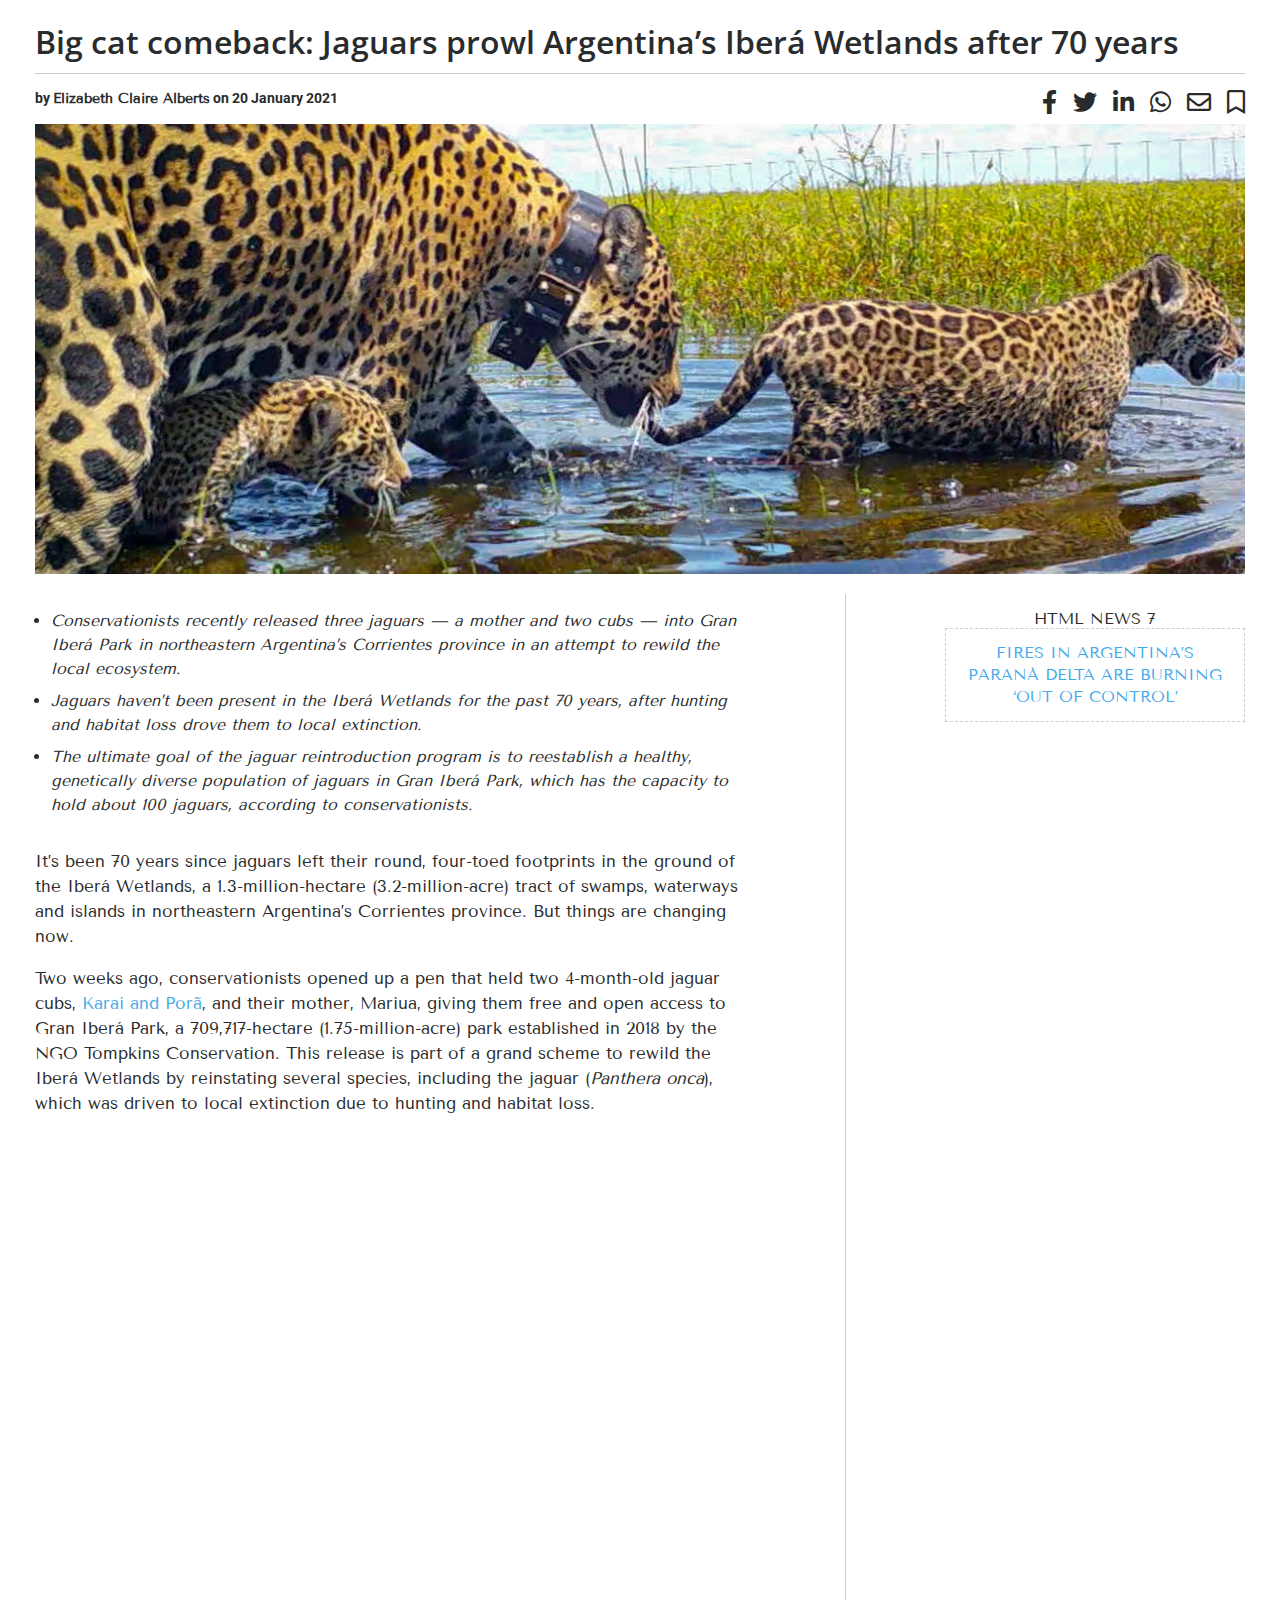
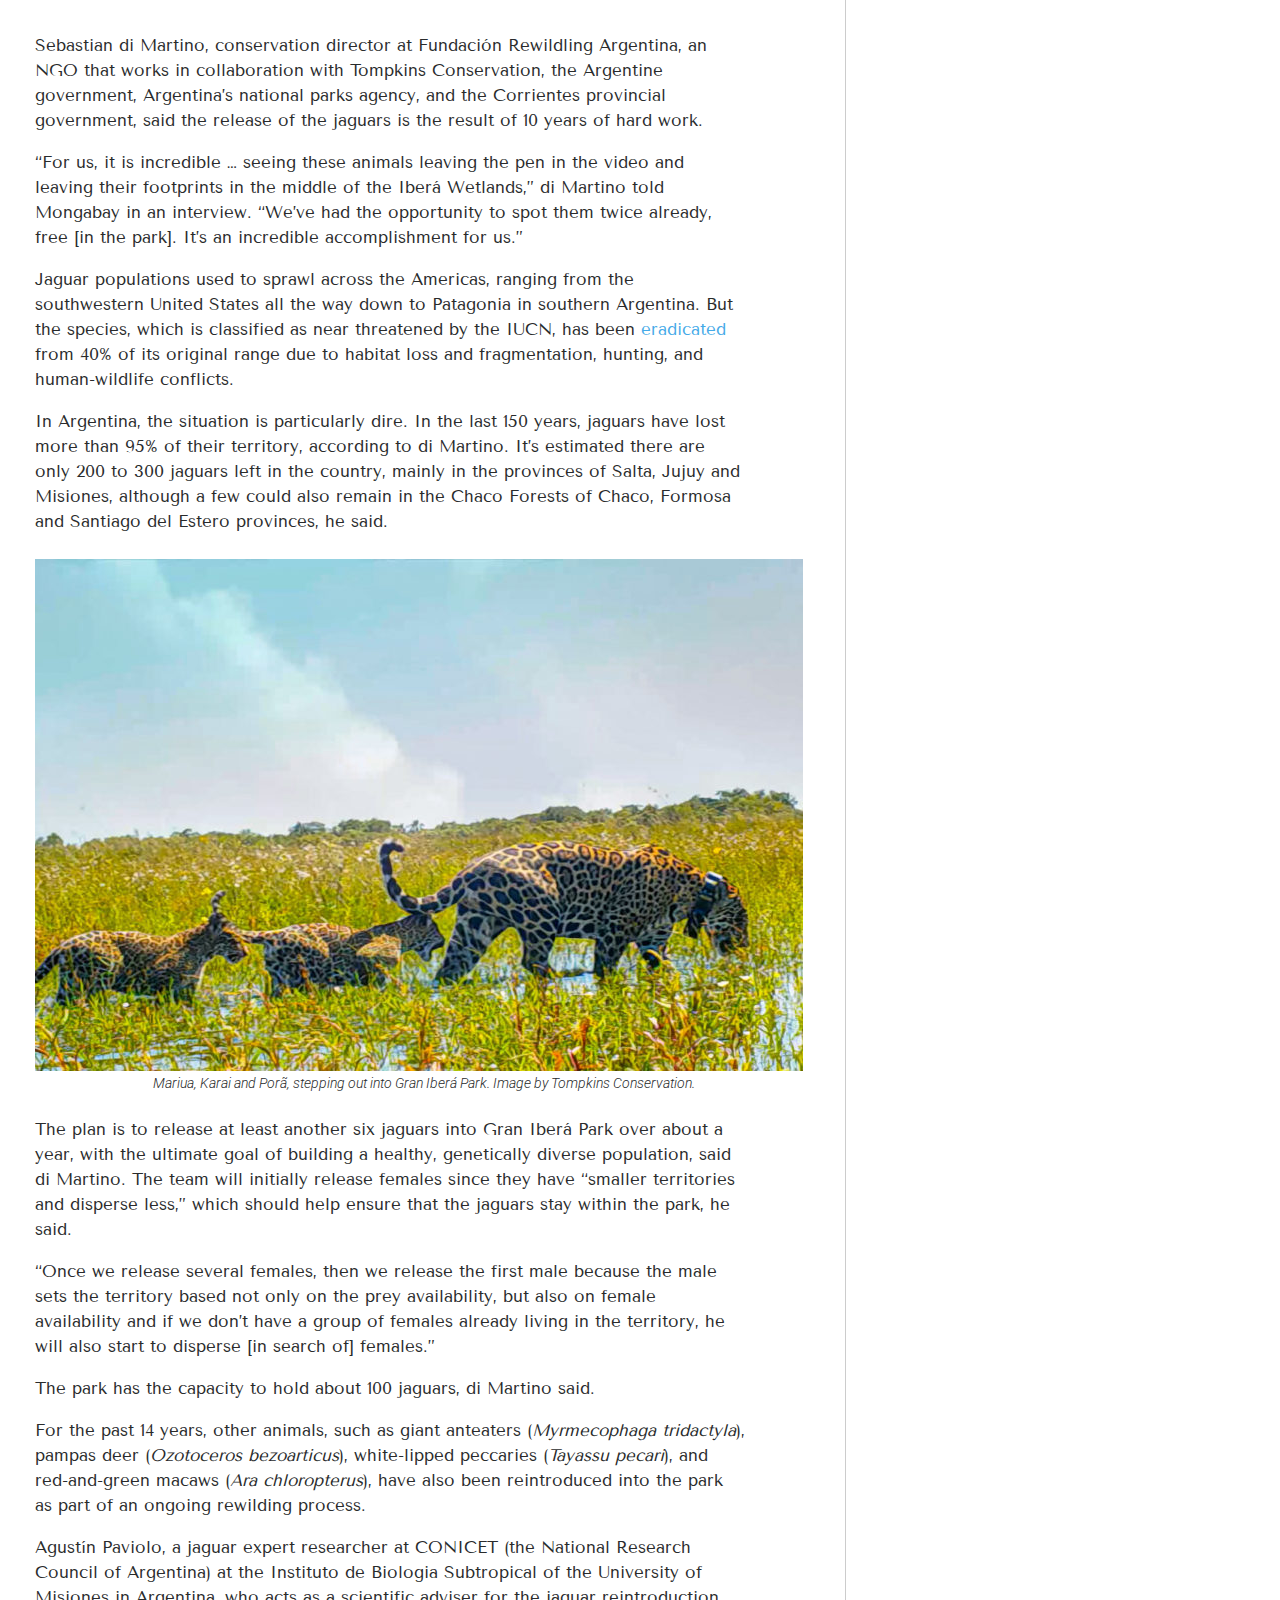
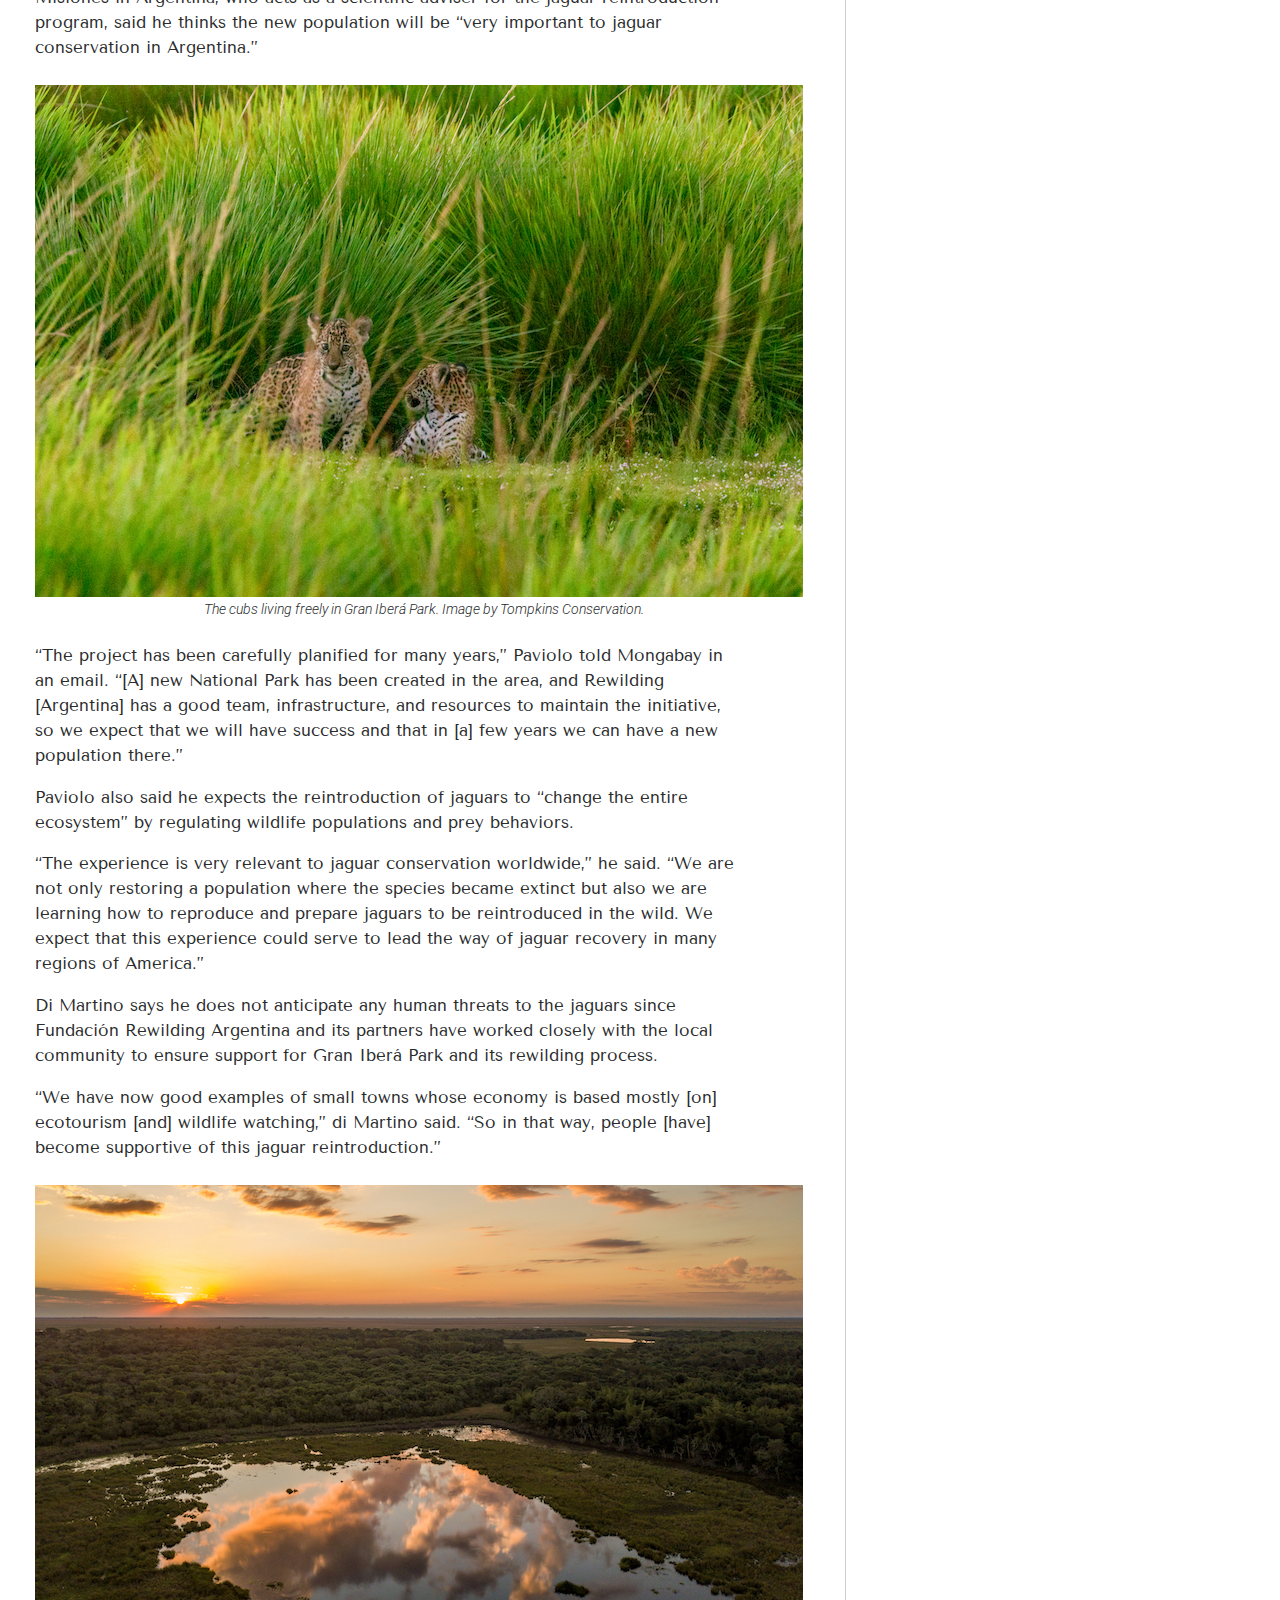
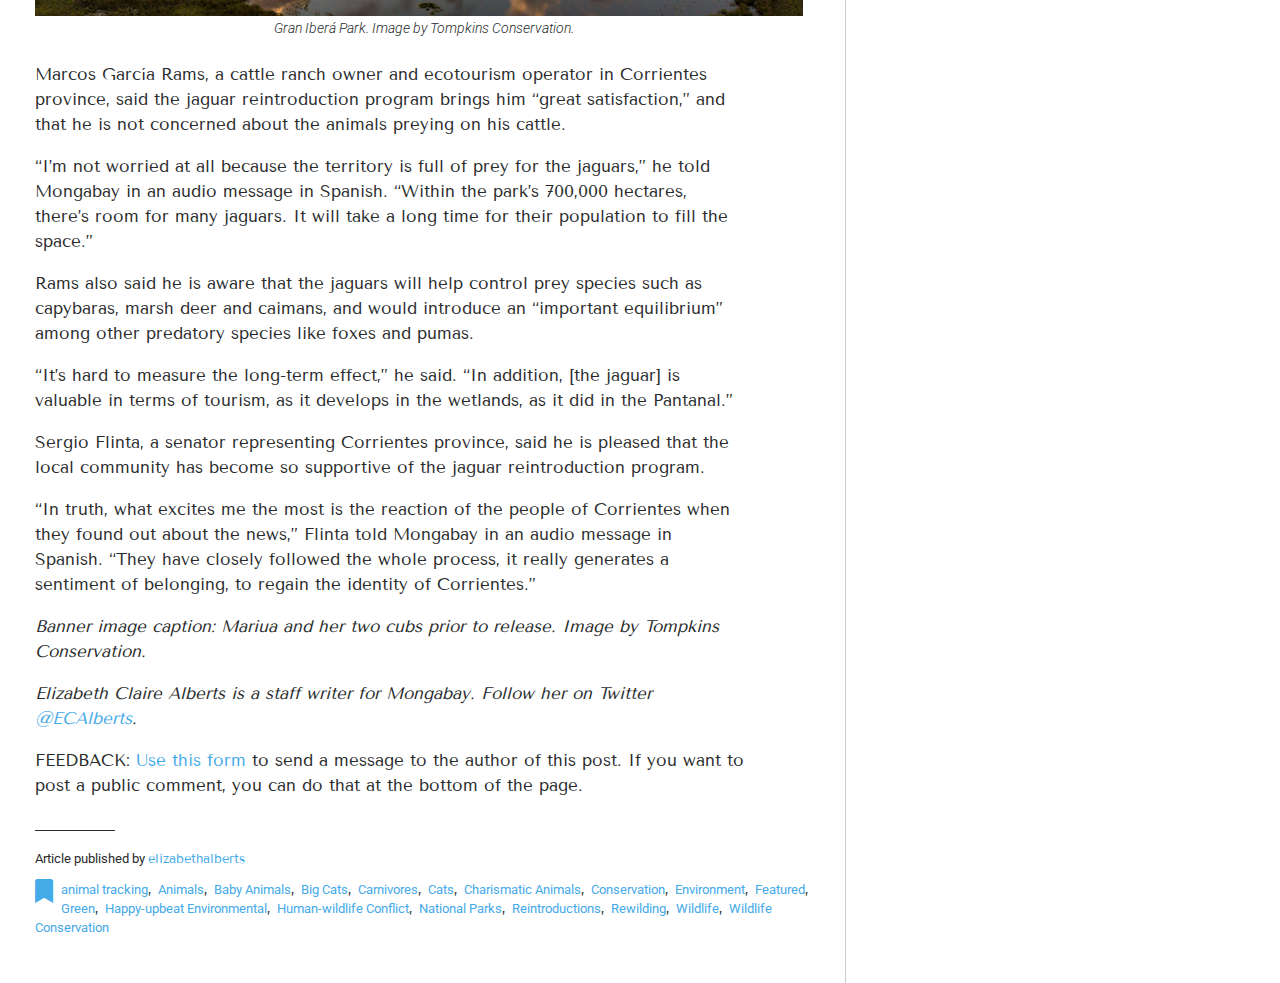
==== commit fe416121: "Corrections in photo and margins" ====
--- a/index6.html
+++ b/index6.html
@@ -45,8 +45,10 @@
                         </a>
                     </div>
                 </div>
-                <div class="principal-image">
-                    <img src="assets/img/Mariua-and-cubs-in-water-2-copy-1200x617.jpg" alt="principal-photo-jaguar">
+                <div class="image-container">
+                    <div id="img6-jaguar" class="principal-image">
+                    </div>
+                    <!-- <img src="assets/img/Mariua-and-cubs-in-water-2-copy-1200x617.jpg" alt="principal-photo-jaguar">-->
                 </div>
             </header>
             <div class="article-container">
@@ -254,6 +256,7 @@
                             <p class="footer-text">
                                 Article published by <a href="https://news.mongabay.com/author/elizabethalberts/">elizabethalberts</a>
                             </p>
+                            <i class="fas fa-bookmark"></i>
                             <div class="tags">
                                 <a href="https://news.mongabay.com/list/animal-tracking/">animal tracking</a>,
                                 <a href="https://news.mongabay.com/list/animals/">Animals</a>,
--- a/assets/styles.css
+++ b/assets/styles.css
@@ -4,7 +4,6 @@
     border: 0;
     box-sizing: border-box;
     font-family: 'Tenor Sans', sans-serif;
-    /*font-family: tenor sans,open sans,helvetica neue,gill sans,sans-serif;*/
     color: #292b2c;
 }
 
@@ -31,7 +30,7 @@
 
 a {
     text-decoration: none;
-    color: #04a4cc;
+    color: #45aae8;
 }
 
 a:hover {
@@ -50,12 +49,16 @@
 .about-social div {
     float: left;
     padding-top: 16px;
-    padding-bottom: 16px;
+    height: 50px;
 }
 
 .author {
-    float: left;
     width: 50%;
+}
+
+.social {
+    width: 50%;
+    text-align: right;
 }
 
 .author p {
@@ -68,24 +71,36 @@
     color: #292b2c;
 }
 
-.social {
-    float: right;
-    width: 50%;
-    text-align: right;
-}
-
 .fab, .far {
     padding-left: 10px;
     display: inline-block;
     font-size: x-large;
 }
 
+.image-container {
+    clear: both;
+    margin-bottom: 20px;
+}
+
 .principal-image {
-    margin: 20px 0;
-}
-
-.principal-image img {
     height: 450px;
+}
+
+#img6-jaguar {
+    background: url('img/Mariua-and-cubs-in-water-2-copy-1200x617.jpg');
+    background-size: cover;
+    background-position: center;
+    background-repeat: no-repeat;
+}
+
+#img7-fires {
+    background: url('img/GPA_IncendiosDelta_14-1200x800.jpg');
+    background-size: cover;
+    background-position: center;
+    background-repeat: no-repeat;
+}
+
+.principal-image img {   
     width: 100%;
 }
 
@@ -166,6 +181,13 @@
     font-family: 'Roboto', sans-serif;
     font-size: 0.8em;
     font-weight: 400;
+}
+
+.fas {
+    float: left;
+    margin-right: 8px;
+    font-size: x-large;
+    color: #45aae8;
 }
 
 .tags a {
